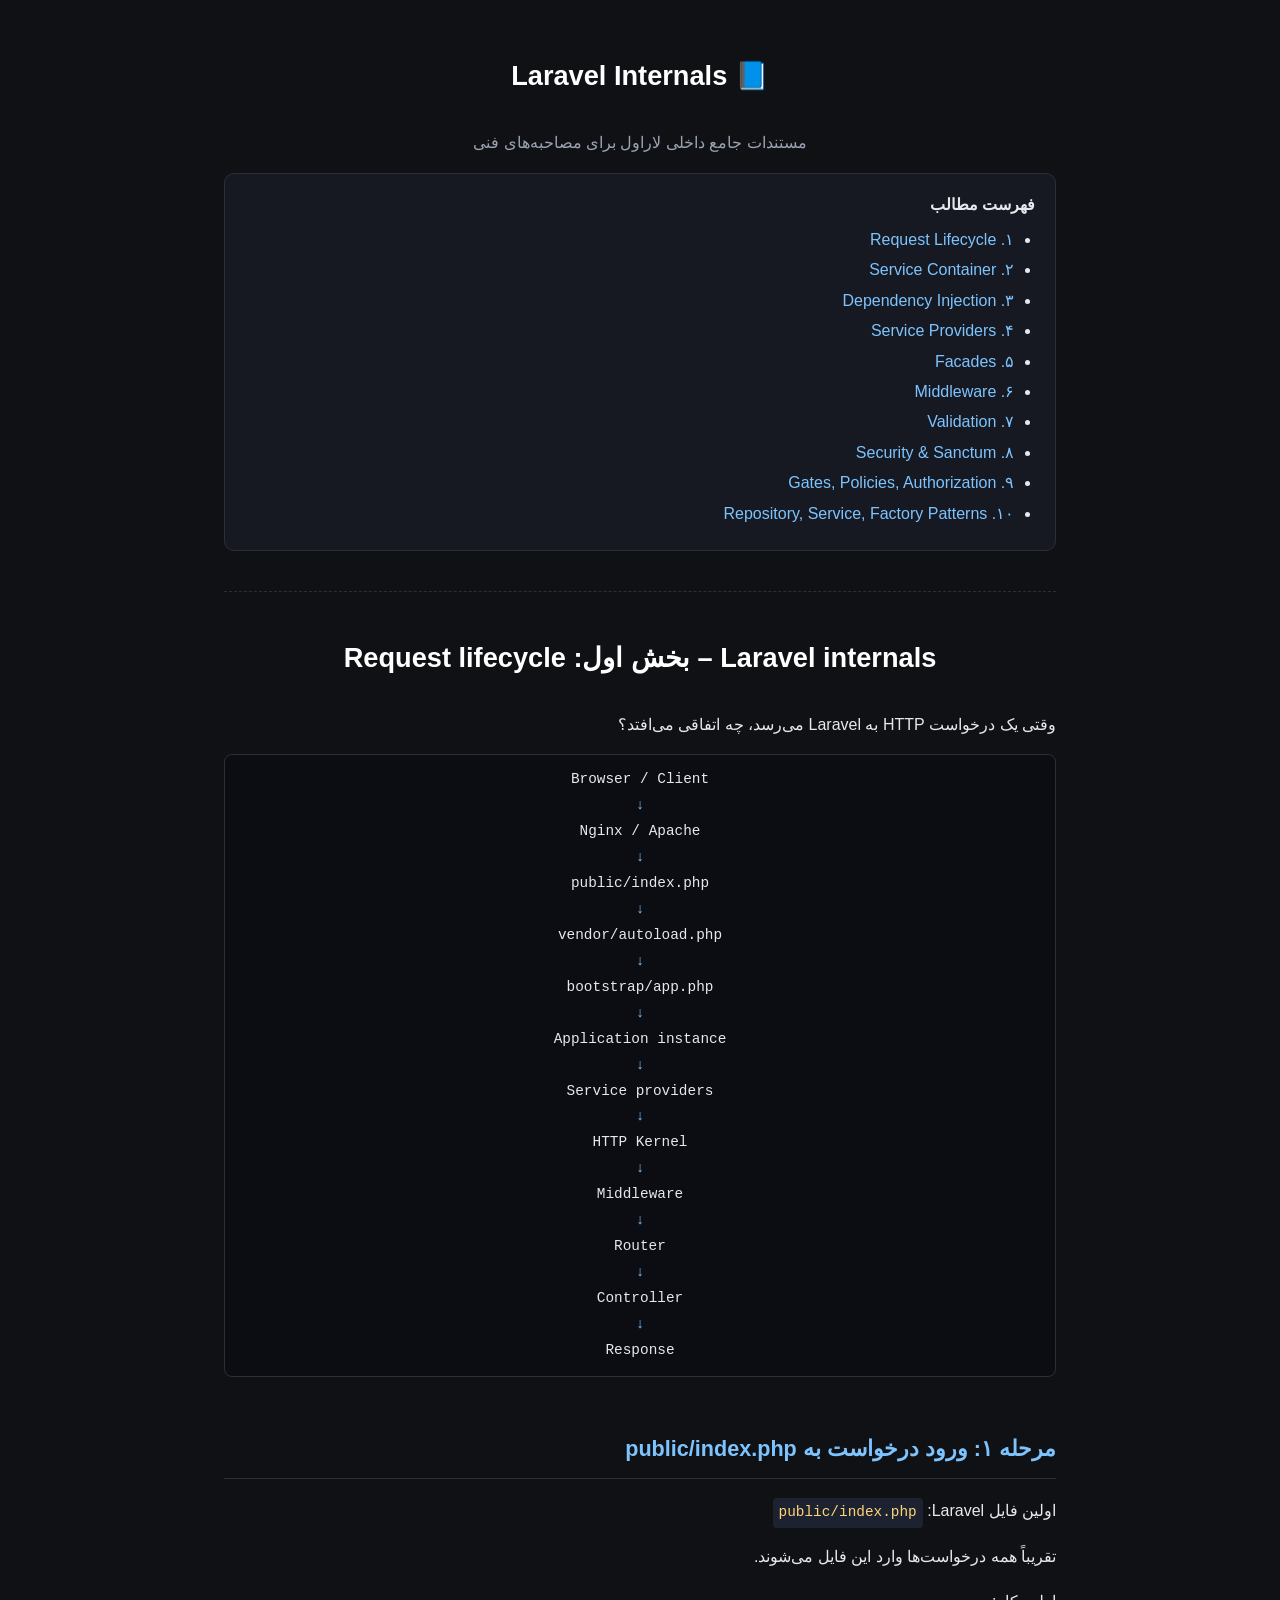
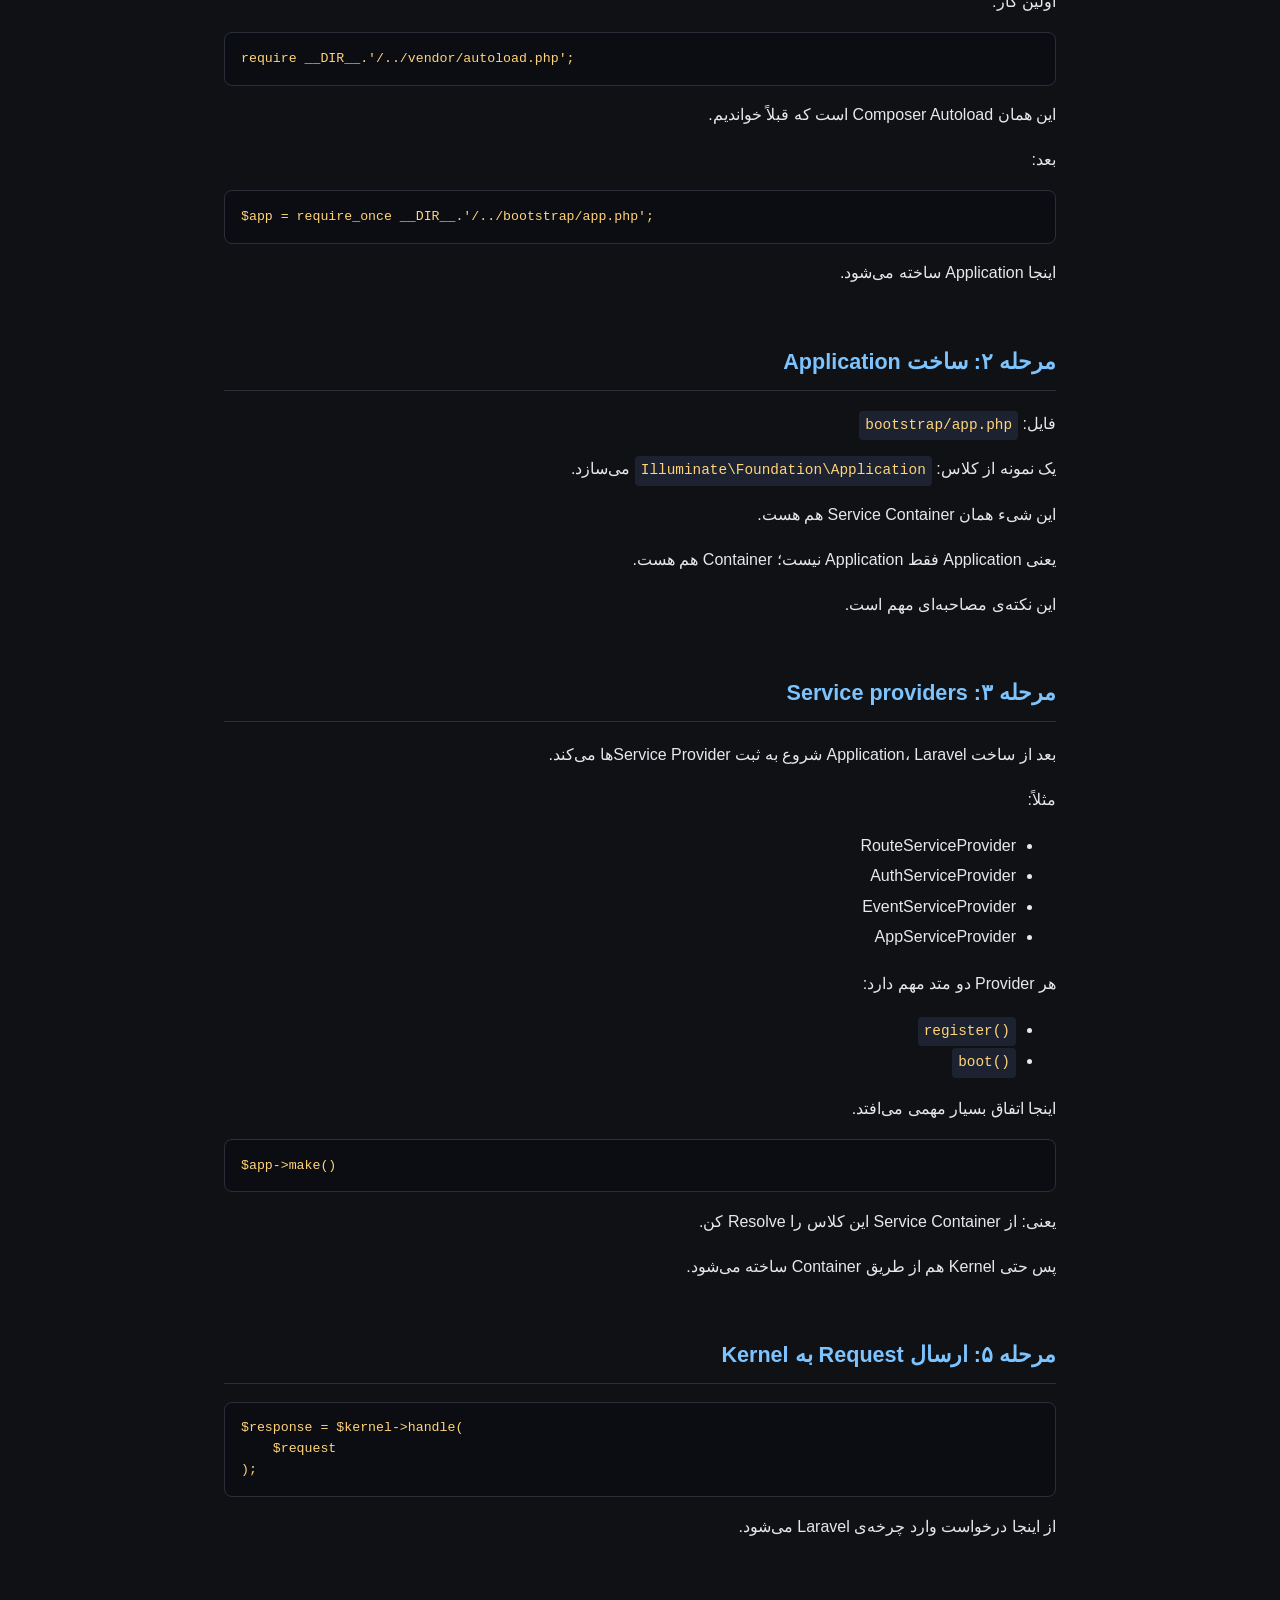
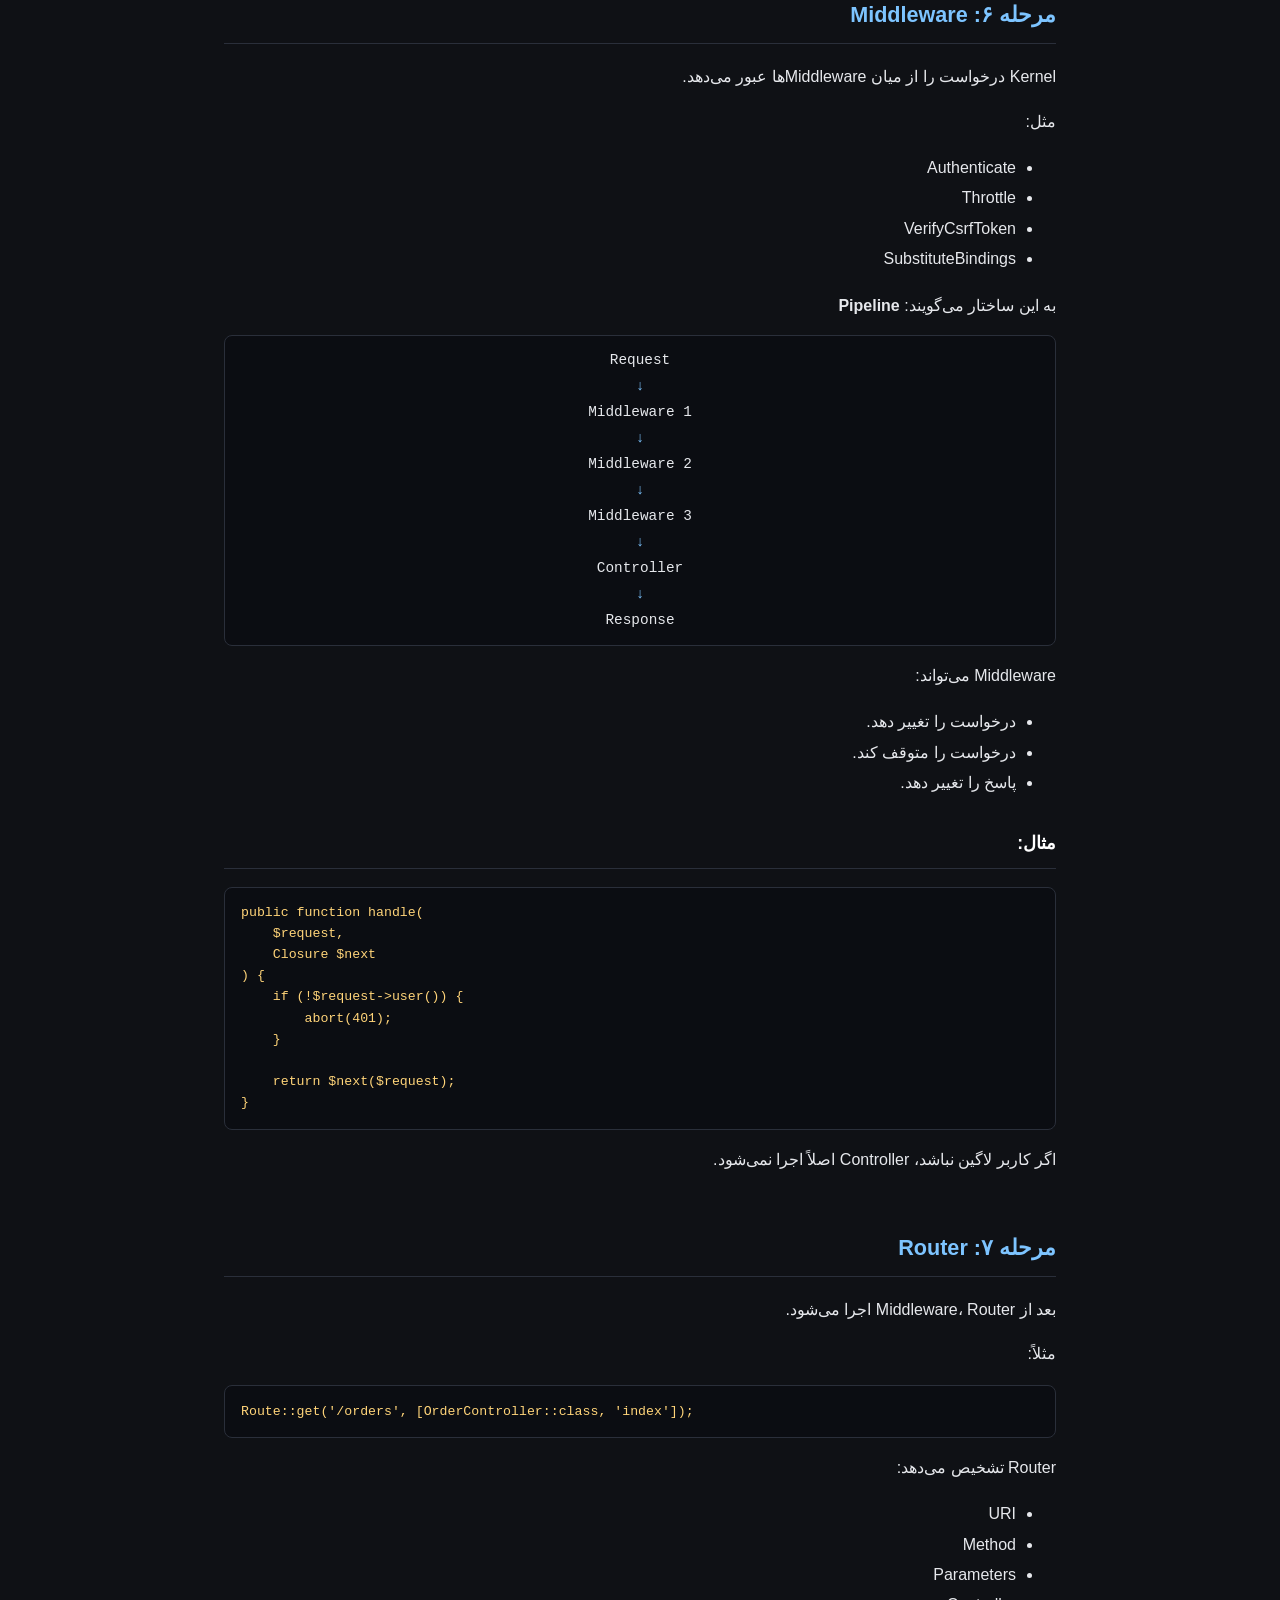
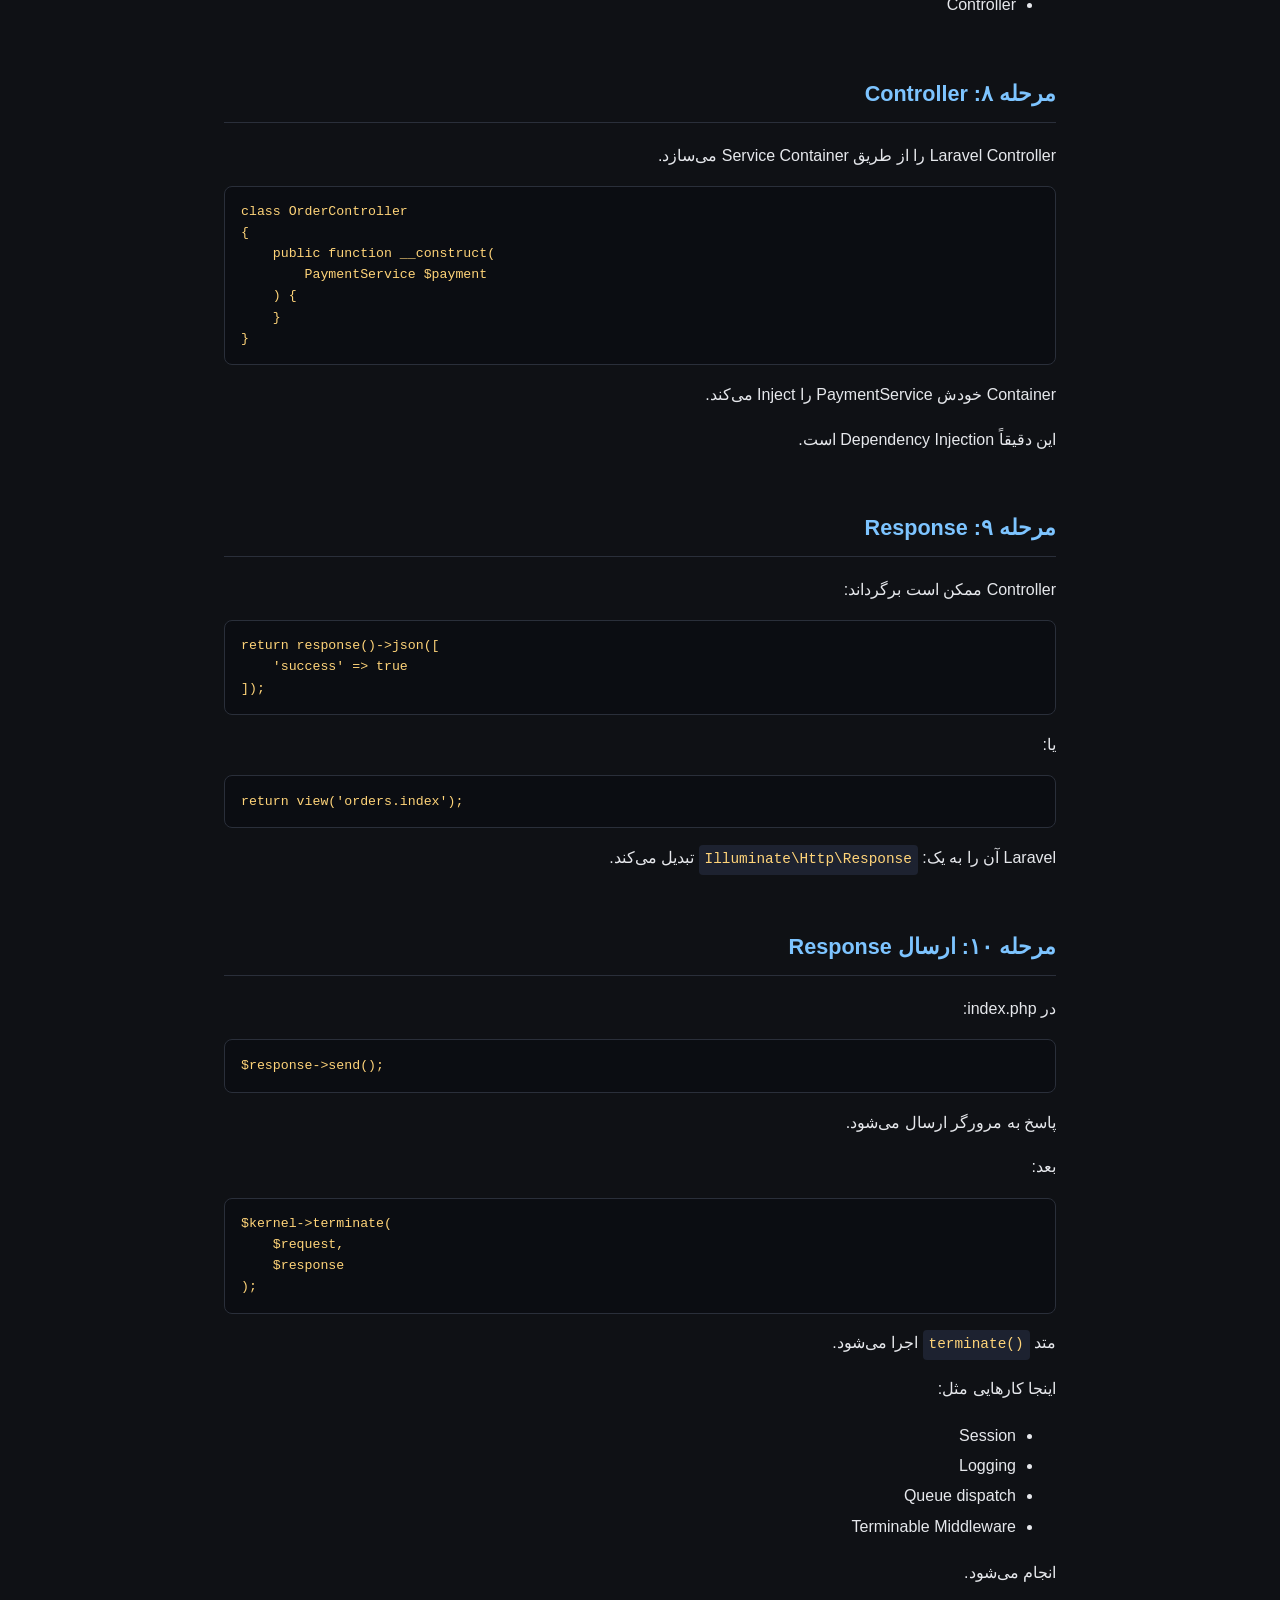
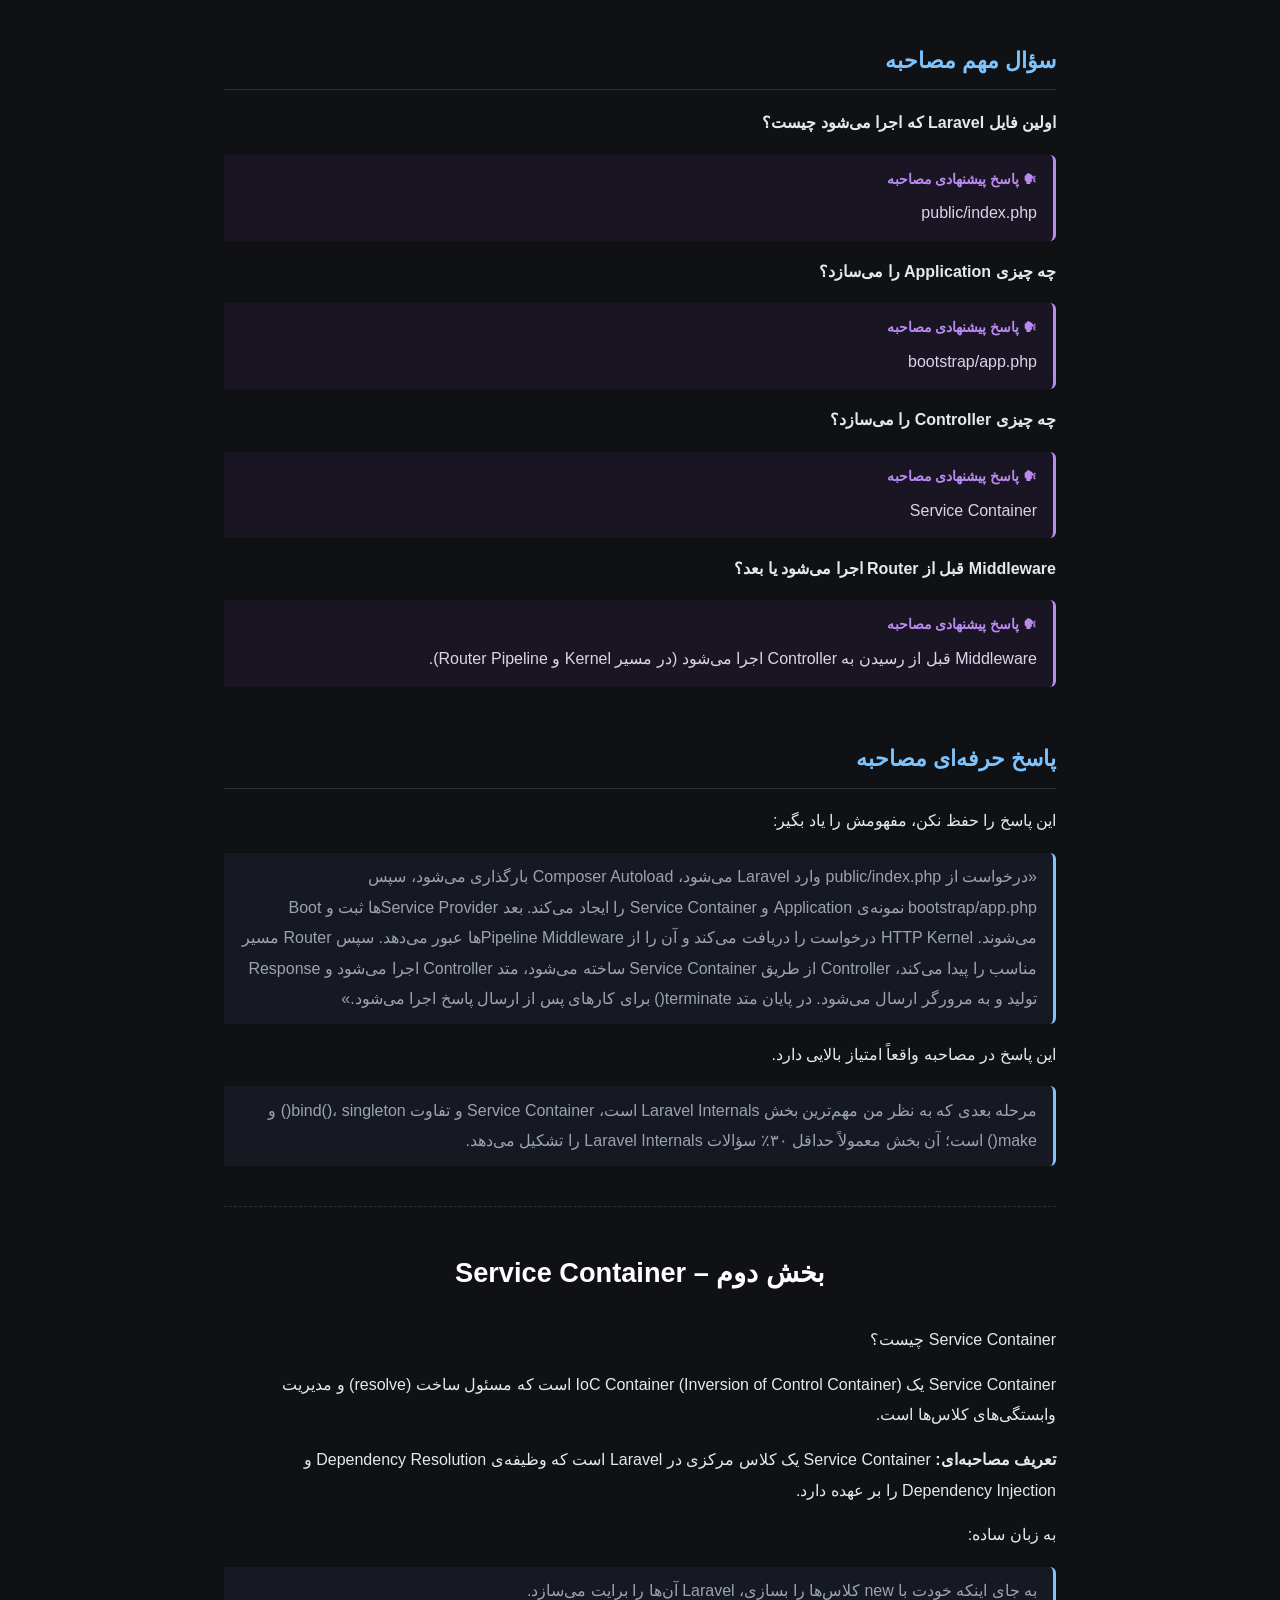
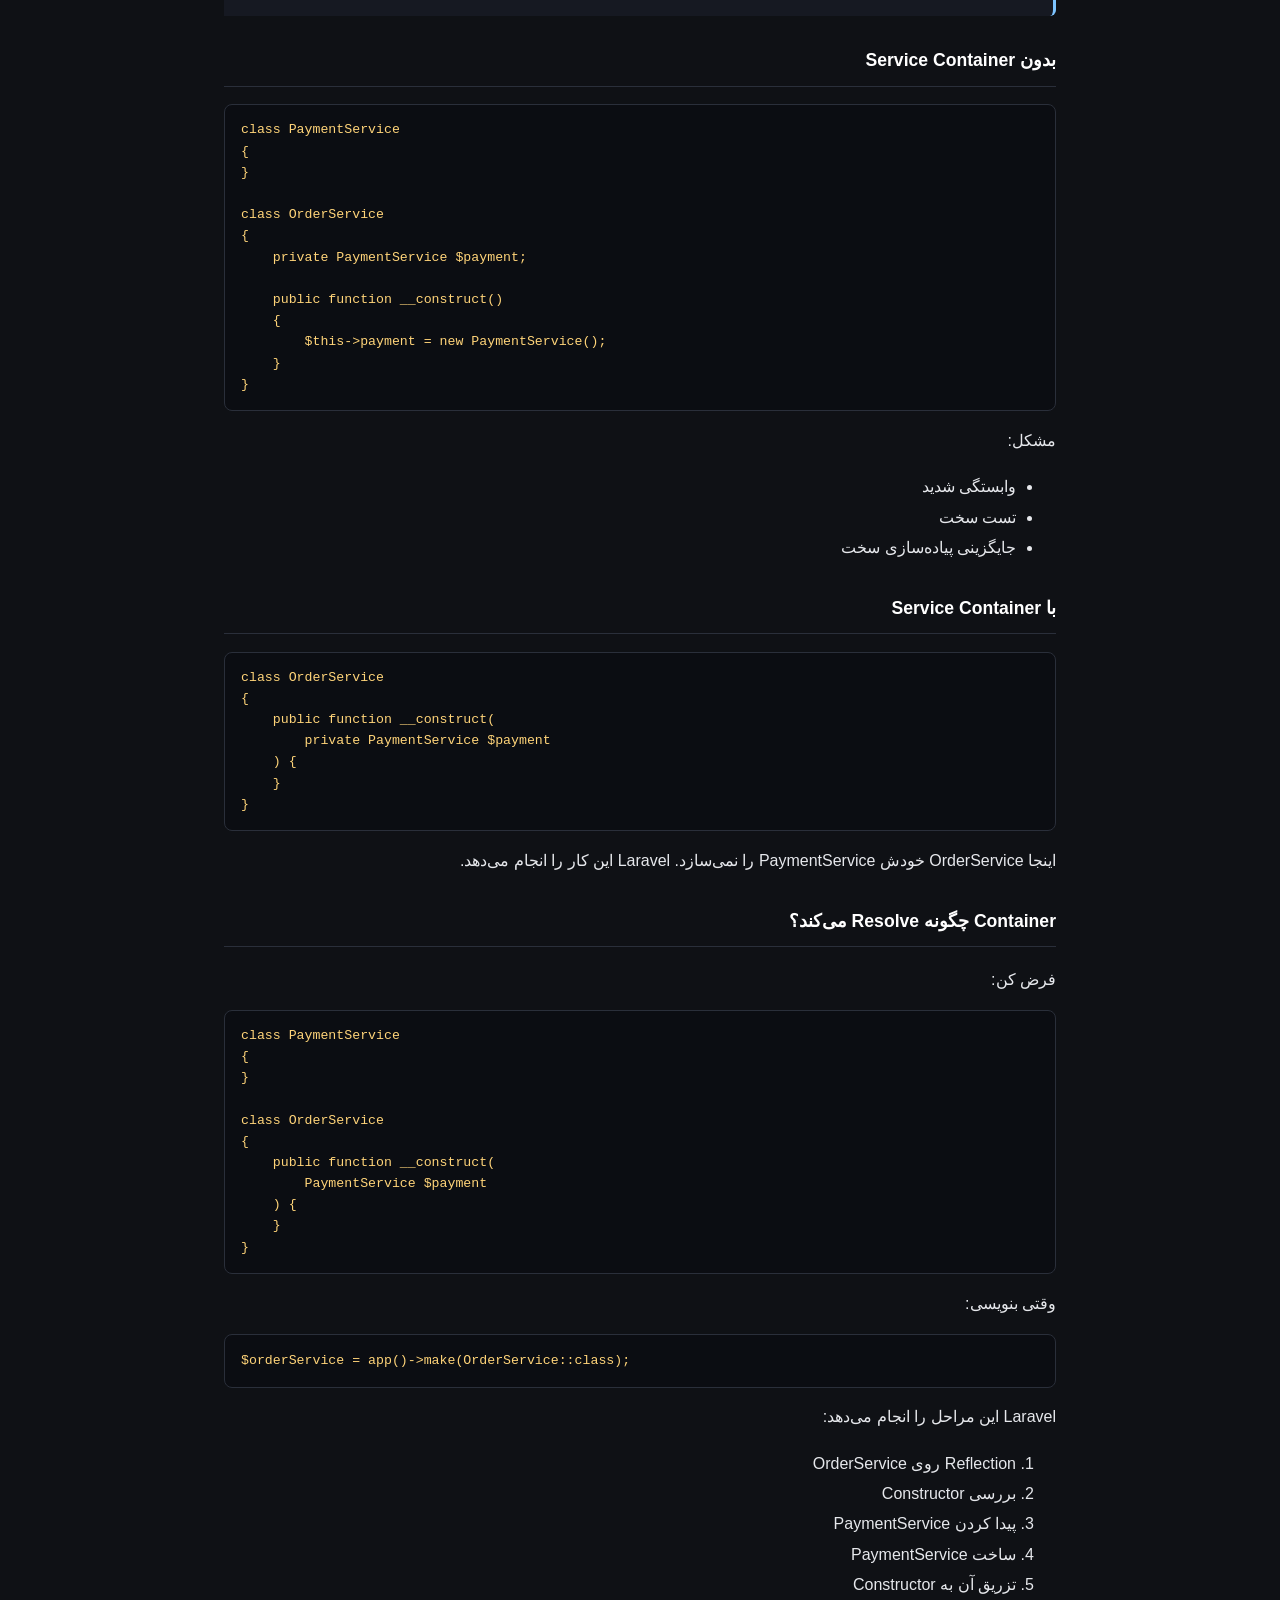
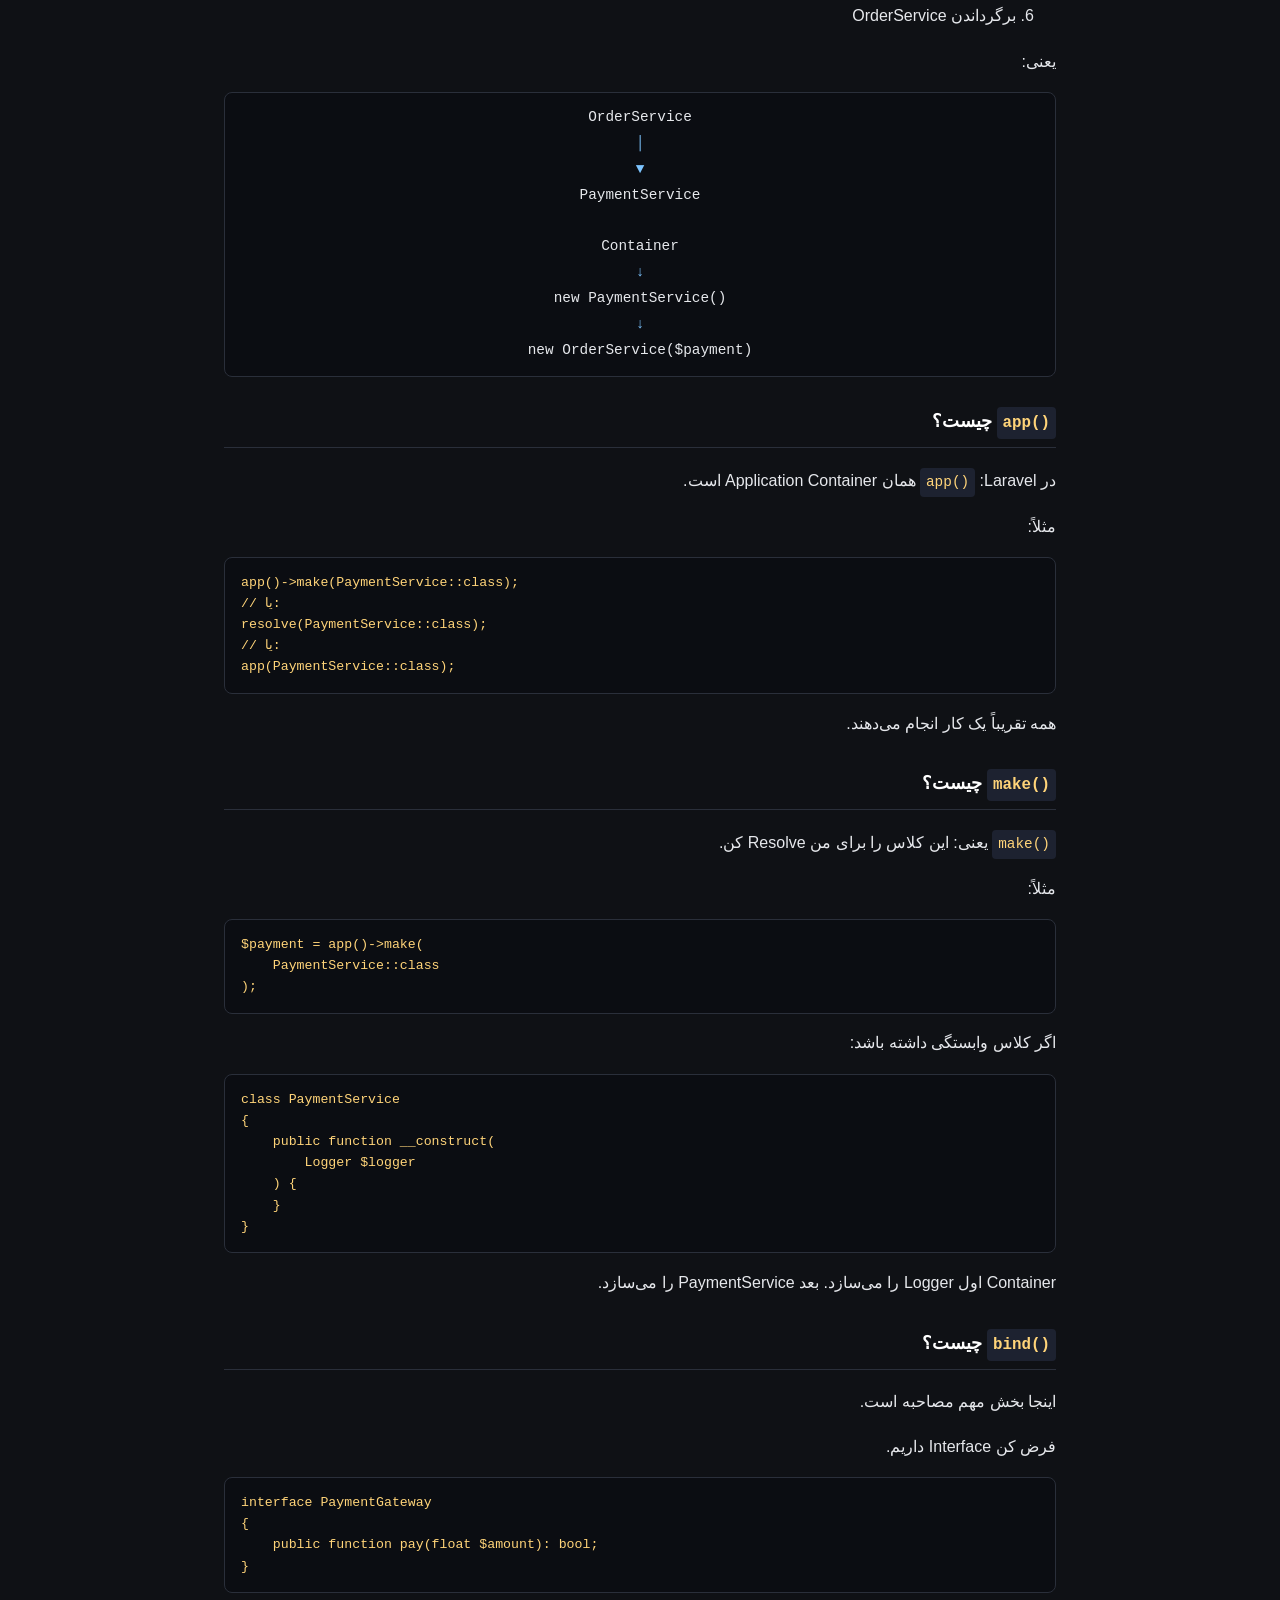
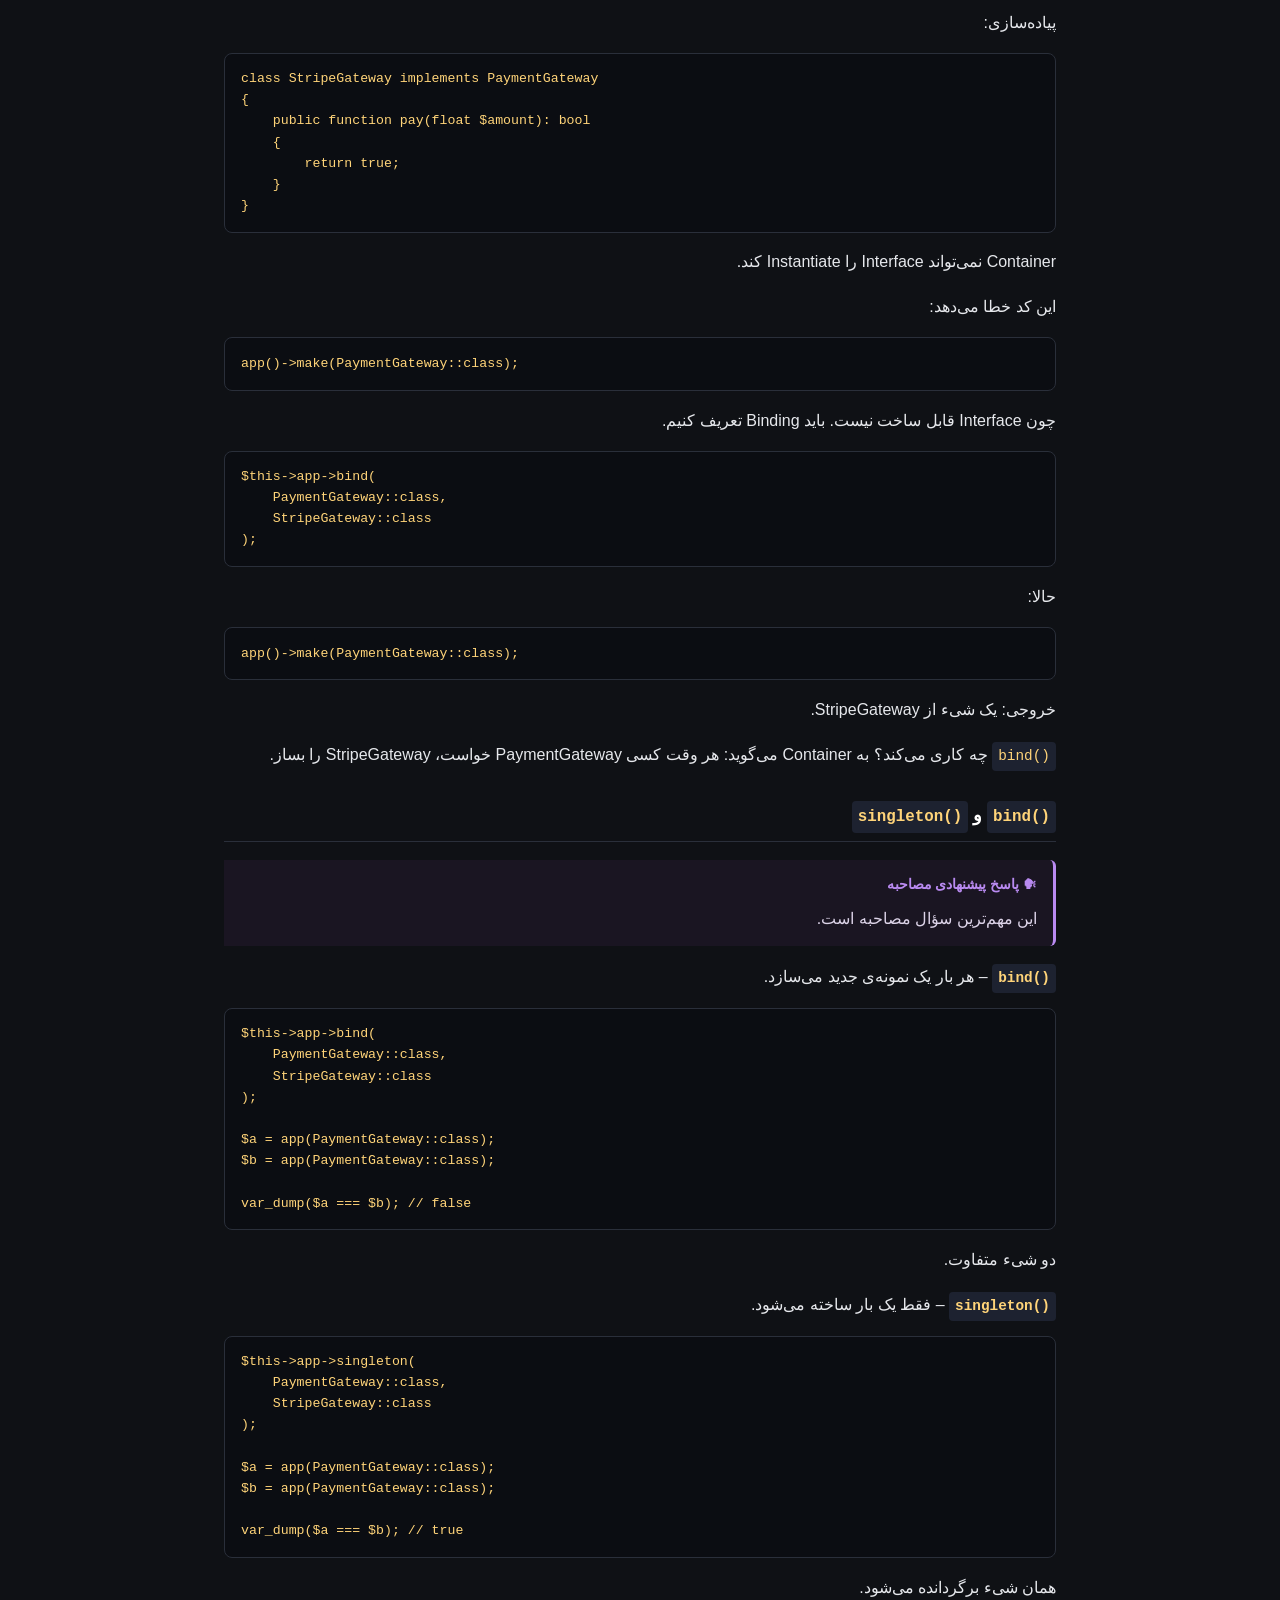
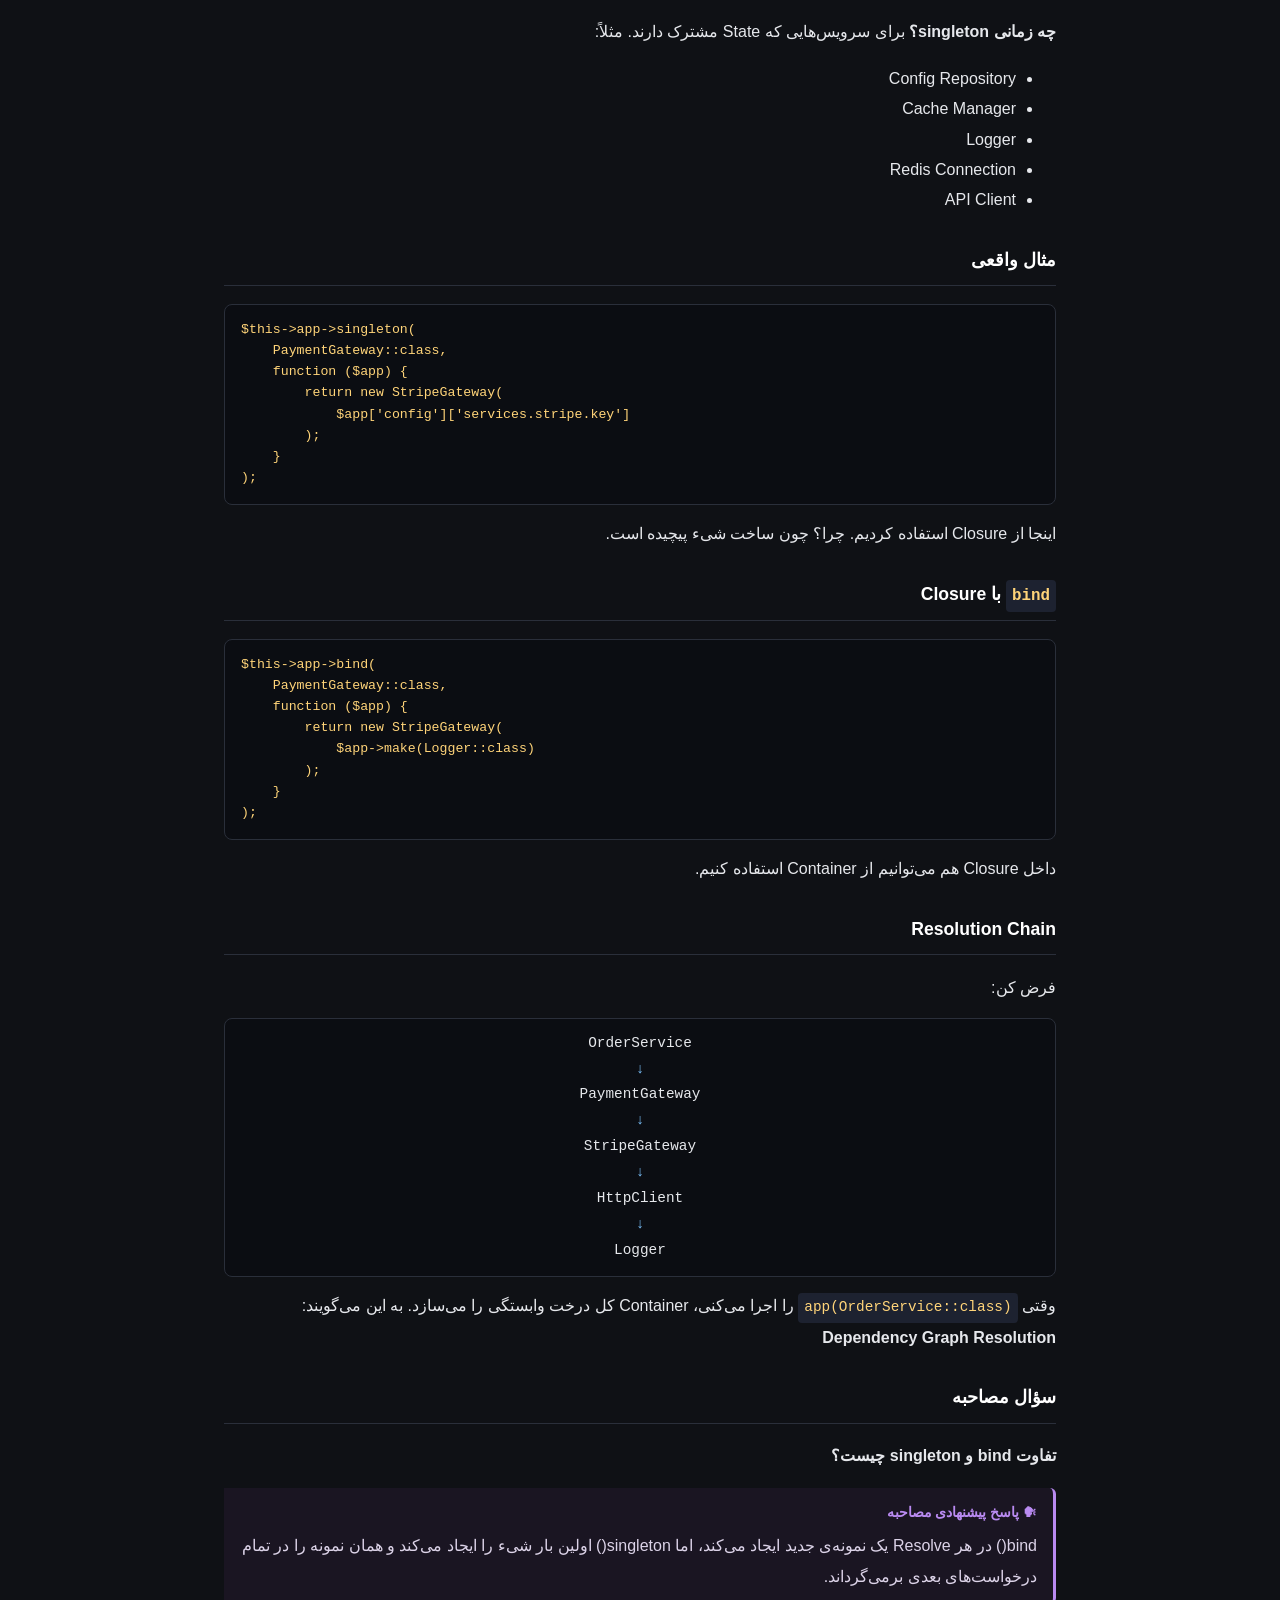
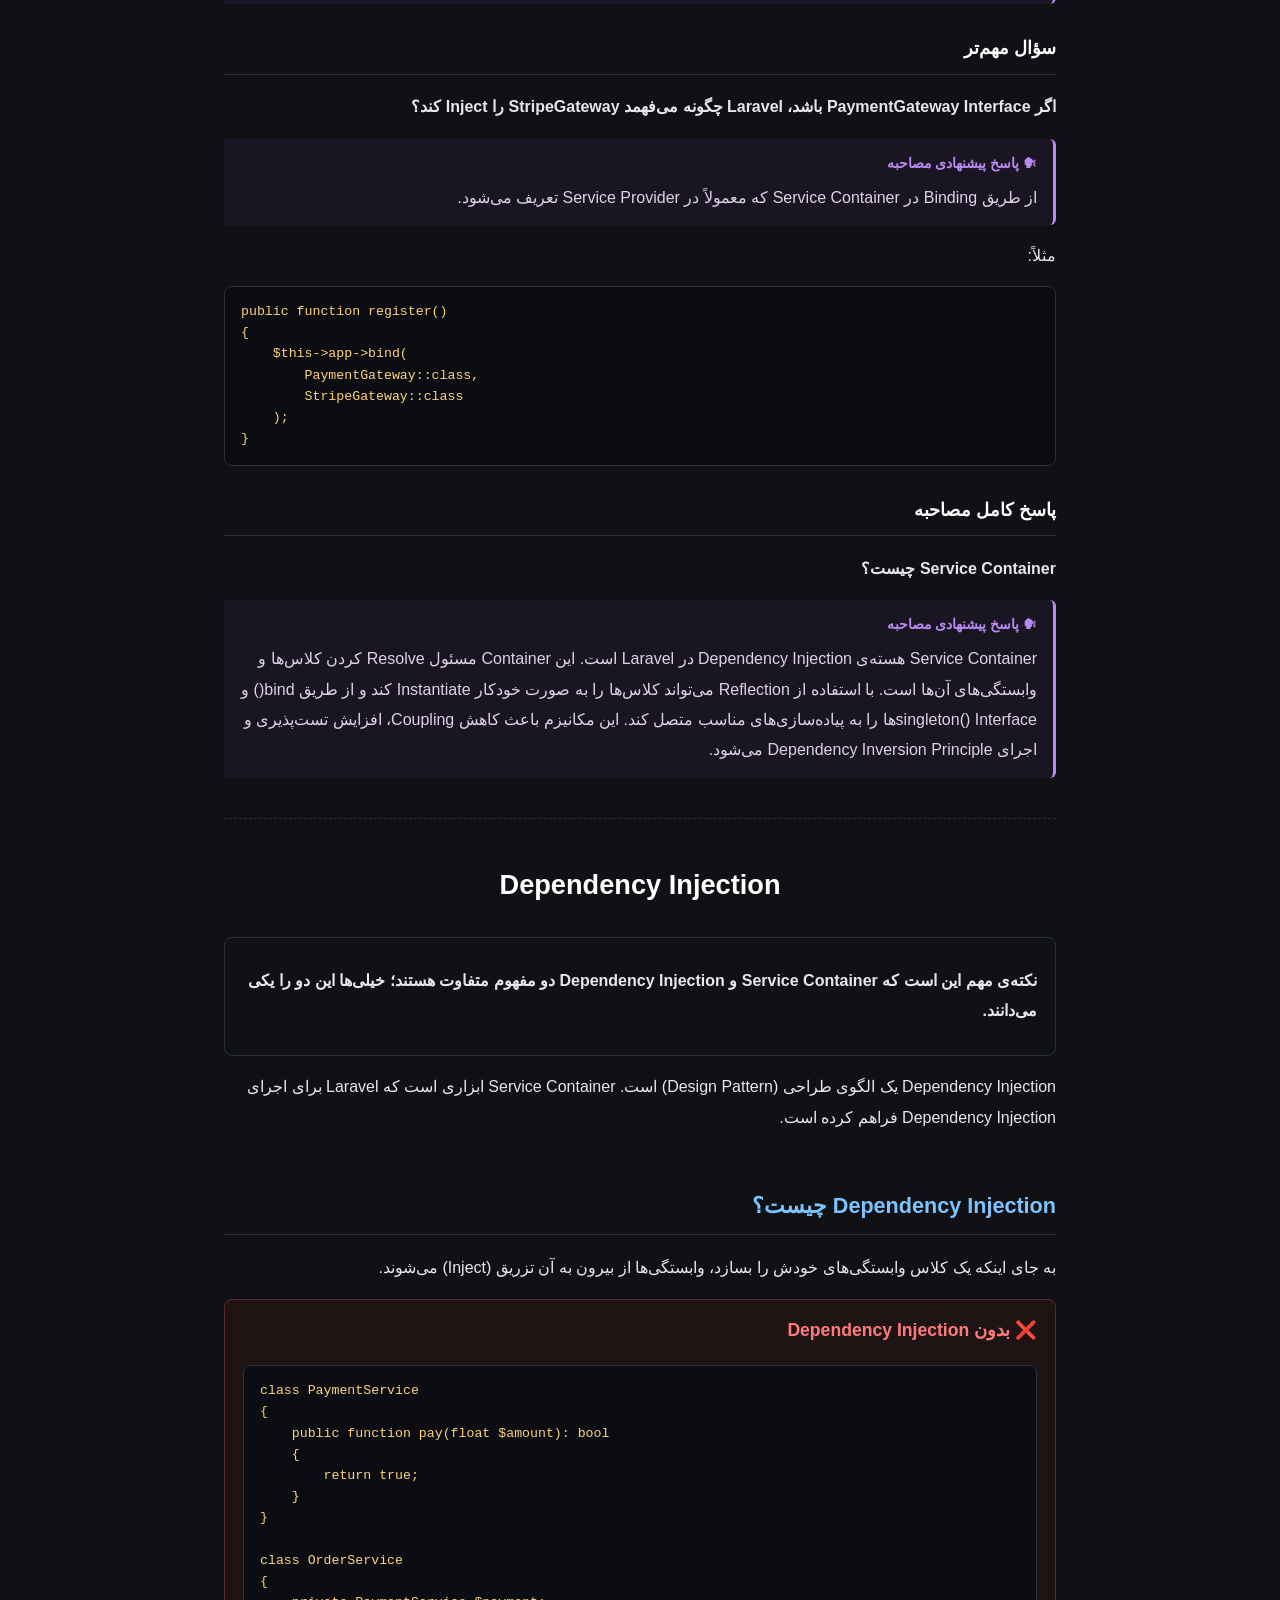
==== Laravel_Internals- p2.html @ 45e3d61f "Initial commit: مستندات جامع مصاحبه PHP و لاراول" ====
<!doctype html>
<html lang="fa" dir="rtl">
  <head>
    <meta charset="UTF-8" />
    <title>Laravel Internals – مستندات داخلی لاراول</title>
    <link rel="stylesheet" href="style/styles.css" />
    <link rel="stylesheet" href="style/font-style.css" />
  </head>
  <body>
    <h1>📘 Laravel Internals</h1>
    <p style="text-align: center; color: var(--muted)">
      مستندات جامع داخلی لاراول برای مصاحبه‌های فنی
    </p>

    <div class="toc">
      <strong>فهرست مطالب</strong>
      <ul>
        <li><a href="#sec1">۱. Request Lifecycle</a></li>
        <li><a href="#sec2">۲. Service Container</a></li>
        <li><a href="#sec3">۳. Dependency Injection</a></li>
        <li><a href="#sec4">۴. Service Providers</a></li>
        <li><a href="#sec5">۵. Facades</a></li>
        <li><a href="#sec6">۶. Middleware</a></li>
        <li><a href="#sec7">۷. Validation</a></li>
        <li><a href="#sec8">۸. Security &amp; Sanctum</a></li>
        <li><a href="#sec9">۹. Gates, Policies, Authorization</a></li>
        <li><a href="#sec10">۱۰. Repository, Service, Factory Patterns</a></li>
      </ul>
    </div>

    <hr />

    <!-- ============================================================ -->
    <!-- ۱. Request Lifecycle -->
    <!-- ============================================================ -->
    <h1 id="sec1">Laravel internals – بخش اول: Request lifecycle</h1>
    <p>وقتی یک درخواست HTTP به Laravel می‌رسد، چه اتفاقی می‌افتد؟</p>

    <div class="flow">
      Browser / Client<br />
      <span class="arrow">↓</span><br />
      Nginx / Apache<br />
      <span class="arrow">↓</span><br />
      public/index.php<br />
      <span class="arrow">↓</span><br />
      vendor/autoload.php<br />
      <span class="arrow">↓</span><br />
      bootstrap/app.php<br />
      <span class="arrow">↓</span><br />
      Application instance<br />
      <span class="arrow">↓</span><br />
      Service providers<br />
      <span class="arrow">↓</span><br />
      HTTP Kernel<br />
      <span class="arrow">↓</span><br />
      Middleware<br />
      <span class="arrow">↓</span><br />
      Router<br />
      <span class="arrow">↓</span><br />
      Controller<br />
      <span class="arrow">↓</span><br />
      Response
    </div>

    <h2>مرحله ۱: ورود درخواست به public/index.php</h2>
    <p>اولین فایل Laravel: <code>public/index.php</code></p>
    <p>تقریباً همه درخواست‌ها وارد این فایل می‌شوند.</p>
    <p>اولین کار:</p>
    <pre><code>require __DIR__.'/../vendor/autoload.php';</code></pre>
    <p>این همان Composer Autoload است که قبلاً خواندیم.</p>
    <p>بعد:</p>
    <pre><code>$app = require_once __DIR__.'/../bootstrap/app.php';</code></pre>
    <p>اینجا Application ساخته می‌شود.</p>

    <h2>مرحله ۲: ساخت Application</h2>
    <p>فایل: <code>bootstrap/app.php</code></p>
    <p>
      یک نمونه از کلاس: <code>Illuminate\Foundation\Application</code> می‌سازد.
    </p>
    <p>این شیء همان Service Container هم هست.</p>
    <p>یعنی Application فقط Application نیست؛ Container هم هست.</p>
    <p>این نکته‌ی مصاحبه‌ای مهم است.</p>

    <h2>مرحله ۳: Service providers</h2>
    <p>
      بعد از ساخت Application، Laravel شروع به ثبت Service Providerها می‌کند.
    </p>
    <p>مثلاً:</p>
    <ul>
      <li>RouteServiceProvider</li>
      <li>AuthServiceProvider</li>
      <li>EventServiceProvider</li>
      <li>AppServiceProvider</li>
    </ul>
    <p>هر Provider دو متد مهم دارد:</p>
    <ul>
      <li><code>register()</code></li>
      <li><code>boot()</code></li>
    </ul>
    <p>اینجا اتفاق بسیار مهمی می‌افتد.</p>
    <pre><code>$app->make()</code></pre>
    <p>یعنی: از Service Container این کلاس را Resolve کن.</p>
    <p>پس حتی Kernel هم از طریق Container ساخته می‌شود.</p>

    <h2>مرحله ۵: ارسال Request به Kernel</h2>
    <pre><code>$response = $kernel->handle(
    $request
);</code></pre>
    <p>از اینجا درخواست وارد چرخه‌ی Laravel می‌شود.</p>

    <h2>مرحله ۶: Middleware</h2>
    <p>Kernel درخواست را از میان Middlewareها عبور می‌دهد.</p>
    <p>مثل:</p>
    <ul>
      <li>Authenticate</li>
      <li>Throttle</li>
      <li>VerifyCsrfToken</li>
      <li>SubstituteBindings</li>
    </ul>
    <p>به این ساختار می‌گویند: <strong>Pipeline</strong></p>
    <div class="flow">
      Request<br />
      <span class="arrow">↓</span><br />
      Middleware 1<br />
      <span class="arrow">↓</span><br />
      Middleware 2<br />
      <span class="arrow">↓</span><br />
      Middleware 3<br />
      <span class="arrow">↓</span><br />
      Controller<br />
      <span class="arrow">↓</span><br />
      Response
    </div>
    <p>Middleware می‌تواند:</p>
    <ul>
      <li>درخواست را تغییر دهد.</li>
      <li>درخواست را متوقف کند.</li>
      <li>پاسخ را تغییر دهد.</li>
    </ul>

    <h3>مثال:</h3>
    <pre><code>public function handle(
    $request,
    Closure $next
) {
    if (!$request->user()) {
        abort(401);
    }

    return $next($request);
}</code></pre>
    <p>اگر کاربر لاگین نباشد، Controller اصلاً اجرا نمی‌شود.</p>

    <h2>مرحله ۷: Router</h2>
    <p>بعد از Middleware، Router اجرا می‌شود.</p>
    <p>مثلاً:</p>
    <pre><code>Route::get('/orders', [OrderController::class, 'index']);</code></pre>
    <p>Router تشخیص می‌دهد:</p>
    <ul>
      <li>URI</li>
      <li>Method</li>
      <li>Parameters</li>
      <li>Controller</li>
    </ul>

    <h2>مرحله ۸: Controller</h2>
    <p>Laravel Controller را از طریق Service Container می‌سازد.</p>
    <pre><code>class OrderController
{
    public function __construct(
        PaymentService $payment
    ) {
    }
}</code></pre>
    <p>Container خودش PaymentService را Inject می‌کند.</p>
    <p>این دقیقاً Dependency Injection است.</p>

    <h2>مرحله ۹: Response</h2>
    <p>Controller ممکن است برگرداند:</p>
    <pre><code>return response()->json([
    'success' => true
]);</code></pre>
    <p>یا:</p>
    <pre><code>return view('orders.index');</code></pre>
    <p>
      Laravel آن را به یک: <code>Illuminate\Http\Response</code> تبدیل می‌کند.
    </p>

    <h2>مرحله ۱۰: ارسال Response</h2>
    <p>در index.php:</p>
    <pre><code>$response->send();</code></pre>
    <p>پاسخ به مرورگر ارسال می‌شود.</p>
    <p>بعد:</p>
    <pre><code>$kernel->terminate(
    $request,
    $response
);</code></pre>
    <p>متد <code>terminate()</code> اجرا می‌شود.</p>
    <p>اینجا کارهایی مثل:</p>
    <ul>
      <li>Session</li>
      <li>Logging</li>
      <li>Queue dispatch</li>
      <li>Terminable Middleware</li>
    </ul>
    <p>انجام می‌شود.</p>

    <h2>سؤال مهم مصاحبه</h2>
    <p><strong>اولین فایل Laravel که اجرا می‌شود چیست؟</strong></p>
    <div class="interview-answer">public/index.php</div>
    <p><strong>چه چیزی Application را می‌سازد؟</strong></p>
    <div class="interview-answer">bootstrap/app.php</div>
    <p><strong>چه چیزی Controller را می‌سازد؟</strong></p>
    <div class="interview-answer">Service Container</div>
    <p><strong>Middleware قبل از Router اجرا می‌شود یا بعد؟</strong></p>
    <div class="interview-answer">
      Middleware قبل از رسیدن به Controller اجرا می‌شود (در مسیر Kernel و Router
      Pipeline).
    </div>

    <h2>پاسخ حرفه‌ای مصاحبه</h2>
    <p>این پاسخ را حفظ نکن، مفهومش را یاد بگیر:</p>
    <blockquote>
      «درخواست از public/index.php وارد Laravel می‌شود، Composer Autoload
      بارگذاری می‌شود، سپس bootstrap/app.php نمونه‌ی Application و Service
      Container را ایجاد می‌کند. بعد Service Providerها ثبت و Boot می‌شوند. HTTP
      Kernel درخواست را دریافت می‌کند و آن را از Pipeline Middlewareها عبور
      می‌دهد. سپس Router مسیر مناسب را پیدا می‌کند، Controller از طریق Service
      Container ساخته می‌شود، متد Controller اجرا می‌شود و Response تولید و به
      مرورگر ارسال می‌شود. در پایان متد terminate() برای کارهای پس از ارسال پاسخ
      اجرا می‌شود.»
    </blockquote>
    <p>این پاسخ در مصاحبه واقعاً امتیاز بالایی دارد.</p>
    <blockquote>
      مرحله بعدی که به نظر من مهم‌ترین بخش Laravel Internals است، Service
      Container و تفاوت bind()، singleton() و make() است؛ آن بخش معمولاً حداقل
      ۳۰٪ سؤالات Laravel Internals را تشکیل می‌دهد.
    </blockquote>

    <hr />

    <!-- ============================================================ -->
    <!-- ۲. Service Container -->
    <!-- ============================================================ -->
    <h1 id="sec2">بخش دوم – Service Container</h1>

    <p>Service Container چیست؟</p>
    <p>
      Service Container یک IoC Container (Inversion of Control Container) است که
      مسئول ساخت (resolve) و مدیریت وابستگی‌های کلاس‌ها است.
    </p>
    <p>
      <strong>تعریف مصاحبه‌ای:</strong> Service Container یک کلاس مرکزی در
      Laravel است که وظیفه‌ی Dependency Resolution و Dependency Injection را بر
      عهده دارد.
    </p>
    <p>به زبان ساده:</p>
    <blockquote>
      به جای اینکه خودت با new کلاس‌ها را بسازی، Laravel آن‌ها را برایت می‌سازد.
    </blockquote>

    <h3>بدون Service Container</h3>
    <pre><code>class PaymentService
{
}

class OrderService
{
    private PaymentService $payment;

    public function __construct()
    {
        $this->payment = new PaymentService();
    }
}</code></pre>
    <p>مشکل:</p>
    <ul>
      <li>وابستگی شدید</li>
      <li>تست سخت</li>
      <li>جایگزینی پیاده‌سازی سخت</li>
    </ul>

    <h3>با Service Container</h3>
    <pre><code>class OrderService
{
    public function __construct(
        private PaymentService $payment
    ) {
    }
}</code></pre>
    <p>
      اینجا OrderService خودش PaymentService را نمی‌سازد. Laravel این کار را
      انجام می‌دهد.
    </p>

    <h3>Container چگونه Resolve می‌کند؟</h3>
    <p>فرض کن:</p>
    <pre><code>class PaymentService
{
}

class OrderService
{
    public function __construct(
        PaymentService $payment
    ) {
    }
}</code></pre>
    <p>وقتی بنویسی:</p>
    <pre><code>$orderService = app()->make(OrderService::class);</code></pre>
    <p>Laravel این مراحل را انجام می‌دهد:</p>
    <ol>
      <li>Reflection روی OrderService</li>
      <li>بررسی Constructor</li>
      <li>پیدا کردن PaymentService</li>
      <li>ساخت PaymentService</li>
      <li>تزریق آن به Constructor</li>
      <li>برگرداندن OrderService</li>
    </ol>
    <p>یعنی:</p>
    <div class="flow">
      OrderService<br />
      <span class="arrow">│</span><br />
      <span class="arrow">▼</span><br />
      PaymentService<br />
      <br />
      Container<br />
      <span class="arrow">↓</span><br />
      new PaymentService()<br />
      <span class="arrow">↓</span><br />
      new OrderService($payment)
    </div>

    <h3><code>app()</code> چیست؟</h3>
    <p>در Laravel: <code>app()</code> همان Application Container است.</p>
    <p>مثلاً:</p>
    <pre><code>app()->make(PaymentService::class);
// یا:
resolve(PaymentService::class);
// یا:
app(PaymentService::class);</code></pre>
    <p>همه تقریباً یک کار انجام می‌دهند.</p>

    <h3><code>make()</code> چیست؟</h3>
    <p><code>make()</code> یعنی: این کلاس را برای من Resolve کن.</p>
    <p>مثلاً:</p>
    <pre><code>$payment = app()->make(
    PaymentService::class
);</code></pre>
    <p>اگر کلاس وابستگی داشته باشد:</p>
    <pre><code>class PaymentService
{
    public function __construct(
        Logger $logger
    ) {
    }
}</code></pre>
    <p>Container اول Logger را می‌سازد. بعد PaymentService را می‌سازد.</p>

    <h3><code>bind()</code> چیست؟</h3>
    <p>اینجا بخش مهم مصاحبه است.</p>
    <p>فرض کن Interface داریم.</p>
    <pre><code>interface PaymentGateway
{
    public function pay(float $amount): bool;
}</code></pre>
    <p>پیاده‌سازی:</p>
    <pre><code>class StripeGateway implements PaymentGateway
{
    public function pay(float $amount): bool
    {
        return true;
    }
}</code></pre>
    <p>Container نمی‌تواند Interface را Instantiate کند.</p>
    <p>این کد خطا می‌دهد:</p>
    <pre><code>app()->make(PaymentGateway::class);</code></pre>
    <p>چون Interface قابل ساخت نیست. باید Binding تعریف کنیم.</p>
    <pre><code>$this->app->bind(
    PaymentGateway::class,
    StripeGateway::class
);</code></pre>
    <p>حالا:</p>
    <pre><code>app()->make(PaymentGateway::class);</code></pre>
    <p>خروجی: یک شیء از StripeGateway.</p>
    <p>
      <code>bind()</code> چه کاری می‌کند؟ به Container می‌گوید: هر وقت کسی
      PaymentGateway خواست، StripeGateway را بساز.
    </p>

    <h3><code>bind()</code> و <code>singleton()</code></h3>
    <div class="interview-answer">این مهم‌ترین سؤال مصاحبه است.</div>
    <p>
      <strong><code>bind()</code></strong> – هر بار یک نمونه‌ی جدید می‌سازد.
    </p>
    <pre><code>$this->app->bind(
    PaymentGateway::class,
    StripeGateway::class
);

$a = app(PaymentGateway::class);
$b = app(PaymentGateway::class);

var_dump($a === $b); // false</code></pre>
    <p>دو شیء متفاوت.</p>
    <p>
      <strong><code>singleton()</code></strong> – فقط یک بار ساخته می‌شود.
    </p>
    <pre><code>$this->app->singleton(
    PaymentGateway::class,
    StripeGateway::class
);

$a = app(PaymentGateway::class);
$b = app(PaymentGateway::class);

var_dump($a === $b); // true</code></pre>
    <p>همان شیء برگردانده می‌شود.</p>
    <p>
      <strong>چه زمانی singleton؟</strong> برای سرویس‌هایی که State مشترک دارند.
      مثلاً:
    </p>
    <ul>
      <li>Config Repository</li>
      <li>Cache Manager</li>
      <li>Logger</li>
      <li>Redis Connection</li>
      <li>API Client</li>
    </ul>

    <h3>مثال واقعی</h3>
    <pre><code>$this->app->singleton(
    PaymentGateway::class,
    function ($app) {
        return new StripeGateway(
            $app['config']['services.stripe.key']
        );
    }
);</code></pre>
    <p>اینجا از Closure استفاده کردیم. چرا؟ چون ساخت شیء پیچیده است.</p>

    <h3><code>bind</code> با Closure</h3>
    <pre><code>$this->app->bind(
    PaymentGateway::class,
    function ($app) {
        return new StripeGateway(
            $app->make(Logger::class)
        );
    }
);</code></pre>
    <p>داخل Closure هم می‌توانیم از Container استفاده کنیم.</p>

    <h3>Resolution Chain</h3>
    <p>فرض کن:</p>
    <div class="flow">
      OrderService<br />
      <span class="arrow">↓</span><br />
      PaymentGateway<br />
      <span class="arrow">↓</span><br />
      StripeGateway<br />
      <span class="arrow">↓</span><br />
      HttpClient<br />
      <span class="arrow">↓</span><br />
      Logger
    </div>
    <p>
      وقتی <code>app(OrderService::class)</code> را اجرا می‌کنی، Container کل
      درخت وابستگی را می‌سازد. به این می‌گویند:
      <strong>Dependency Graph Resolution</strong>
    </p>

    <h3>سؤال مصاحبه</h3>
    <p><strong>تفاوت bind و singleton چیست؟</strong></p>
    <div class="interview-answer">
      bind() در هر Resolve یک نمونه‌ی جدید ایجاد می‌کند، اما singleton() اولین
      بار شیء را ایجاد می‌کند و همان نمونه را در تمام درخواست‌های بعدی
      برمی‌گرداند.
    </div>

    <h3>سؤال مهم‌تر</h3>
    <p>
      <strong
        >اگر PaymentGateway Interface باشد، Laravel چگونه می‌فهمد StripeGateway
        را Inject کند؟</strong
      >
    </p>
    <div class="interview-answer">
      از طریق Binding در Service Container که معمولاً در Service Provider تعریف
      می‌شود.
    </div>
    <p>مثلاً:</p>
    <pre><code>public function register()
{
    $this->app->bind(
        PaymentGateway::class,
        StripeGateway::class
    );
}</code></pre>

    <h3>پاسخ کامل مصاحبه</h3>
    <p><strong>Service Container چیست؟</strong></p>
    <div class="interview-answer">
      Service Container هسته‌ی Dependency Injection در Laravel است. این
      Container مسئول Resolve کردن کلاس‌ها و وابستگی‌های آن‌ها است. با استفاده
      از Reflection می‌تواند کلاس‌ها را به صورت خودکار Instantiate کند و از طریق
      bind() و singleton() Interfaceها را به پیاده‌سازی‌های مناسب متصل کند. این
      مکانیزم باعث کاهش Coupling، افزایش تست‌پذیری و اجرای Dependency Inversion
      Principle می‌شود.
    </div>

    <hr />

    <!-- ============================================================ -->
    <!-- ۳. Dependency Injection -->
    <!-- ============================================================ -->
    <h1 id="sec3">Dependency Injection</h1>

    <div class="box">
      <p>
        <strong
          >نکته‌ی مهم این است که Service Container و Dependency Injection دو
          مفهوم متفاوت هستند؛ خیلی‌ها این دو را یکی می‌دانند.</strong
        >
      </p>
    </div>
    <p>
      Dependency Injection یک الگوی طراحی (Design Pattern) است. Service
      Container ابزاری است که Laravel برای اجرای Dependency Injection فراهم کرده
      است.
    </p>

    <h2>Dependency Injection چیست؟</h2>
    <p>
      به جای اینکه یک کلاس وابستگی‌های خودش را بسازد، وابستگی‌ها از بیرون به آن
      تزریق (Inject) می‌شوند.
    </p>

    <div class="box bad">
      <h3>❌ بدون Dependency Injection</h3>
      <pre><code>class PaymentService
{
    public function pay(float $amount): bool
    {
        return true;
    }
}

class OrderService
{
    private PaymentService $payment;

    public function __construct()
    {
        $this->payment = new PaymentService();
    }

    public function checkout()
    {
        return $this->payment->pay(1000);
    }
}</code></pre>
      <p>
        مشکل چیست؟ OrderService خودش PaymentService را می‌سازد. این یعنی Tight
        Coupling.
      </p>
      <p>مشکلات این طراحی:</p>
      <ul>
        <li>
          <strong>تست سخت</strong> – چون همیشه PaymentService واقعی ساخته
          می‌شود.
        </li>
        <li>
          <strong>تغییر سخت</strong> – اگر بخواهیم Stripe را به Zarinpal تغییر
          دهیم، باید OrderService را تغییر دهیم.
        </li>
        <li>
          <strong>وابستگی شدید</strong> – OrderService دقیقاً می‌داند
          PaymentService چگونه ساخته می‌شود.
        </li>
      </ul>
    </div>

    <div class="box good">
      <h3>✅ با Dependency Injection</h3>
      <pre><code>class OrderService
{
    public function __construct(
        private PaymentService $payment
    ) {
    }

    public function checkout()
    {
        return $this->payment->pay(1000);
    }
}</code></pre>
      <p>
        الان OrderService فقط از PaymentService استفاده می‌کند. ساختن
        PaymentService مسئولیت OrderService نیست.
      </p>
      <p>
        <strong>چه کسی PaymentService را می‌سازد؟</strong> Laravel Service
        Container.
      </p>
      <p>
        وقتی <code>app(OrderService::class)</code> را اجرا می‌کنی، Container این
        کار را انجام می‌دهد:
      </p>
      <div class="flow">
        new PaymentService()<br />
        <span class="arrow">↓</span><br />
        new OrderService($paymentService)
      </div>
    </div>

    <h2>انواع Dependency Injection</h2>
    <p>سه نوع اصلی وجود دارد.</p>

    <h3>۱. Constructor Injection (مهم‌ترین)</h3>
    <p>رایج‌ترین روش در Laravel.</p>
    <pre><code>class OrderService
{
    public function __construct(
        private PaymentService $payment
    ) {
    }
}</code></pre>
    <p>مزایا:</p>
    <ul>
      <li>وابستگی اجباری است.</li>
      <li>Immutable می‌شود.</li>
      <li>تست راحت‌تر است.</li>
      <li>واضح است.</li>
    </ul>
    <p>در Laravel بهترین روش همین است.</p>

    <h3>۲. Method Injection</h3>
    <p>Laravel از این روش هم استفاده می‌کند. مثلاً در Controller:</p>
    <pre><code>class OrderController
{
    public function store(
        PaymentService $payment
    ) {
        $payment->pay(1000);
    }
}</code></pre>
    <p>
      Laravel هنگام اجرای متد، PaymentService را Inject می‌کند. این بسیار رایج
      است.
    </p>

    <h3>۳. Setter Injection</h3>
    <p>کمتر استفاده می‌شود.</p>
    <pre><code>class OrderService
{
    private PaymentService $payment;

    public function setPaymentService(
        PaymentService $payment
    ) {
        $this->payment = $payment;
    }
}</code></pre>
    <p>
      مشکل: ممکن است فراموش کنیم set را صدا بزنیم. به همین دلیل در Laravel
      معمولاً Constructor Injection ترجیح داده می‌شود.
    </p>

    <h2>Dependency Injection با Interface</h2>
    <p>اینجا بخش مهم مصاحبه است.</p>
    <pre><code>interface PaymentGateway
{
    public function pay(float $amount): bool;
}

class StripeGateway implements PaymentGateway
{
    public function pay(float $amount): bool
    {
        return true;
    }
}

class OrderService
{
    public function __construct(
        private PaymentGateway $gateway
    ) {
    }
}</code></pre>
    <p><strong>سؤال:</strong> Laravel چگونه PaymentGateway را Inject می‌کند؟</p>
    <div class="interview-answer">
      از طریق Binding.
      <pre><code>$this->app->bind(
    PaymentGateway::class,
    StripeGateway::class
);</code></pre>
      وقتی OrderService ساخته می‌شود: Container می‌بیند PaymentGateway لازم است.
      Binding وجود دارد. StripeGateway را می‌سازد. Inject می‌کند.
    </div>

    <h2>چرا Constructor Injection بهتر است؟</h2>
    <p>این سؤال خیلی رایج است.</p>
    <ul>
      <li>
        <strong>دلیل اول: وابستگی‌ها مشخص هستند</strong> – با نگاه به
        Constructor می‌فهمی کلاس به چه چیزهایی نیاز دارد.
      </li>
      <li>
        <strong>دلیل دوم: جلوگیری از Null</strong> – اگر Dependency Inject نشود،
        اصلاً کلاس ساخته نمی‌شود.
      </li>
      <li><strong>دلیل سوم: تست</strong> – به راحتی Mock تزریق می‌شود.</li>
    </ul>
    <pre><code>$mock = Mockery::mock(PaymentGateway::class);
$service = new OrderService($mock);</code></pre>

    <h2>ارتباط DI با DIP</h2>
    <p>
      Dependency Injection ابزار اجرای Dependency Inversion Principle است. DIP
      می‌گوید: به Interface وابسته شو. DI می‌گوید: آن Interface را از بیرون
      تزریق کن.
    </p>

    <h3>سؤال مهم مصاحبه</h3>
    <p><strong>تفاوت Dependency Injection و Service Container چیست؟</strong></p>
    <div class="interview-answer">
      Dependency Injection یک الگوی طراحی است که وابستگی‌ها را از بیرون به کلاس
      تزریق می‌کند. Service Container مکانیزمی در Laravel است که این وابستگی‌ها
      را Resolve و Inject می‌کند. یعنی DI = Principle / Pattern و Container =
      Implementation.
    </div>

    <h3>سؤال مهم‌تر</h3>
    <p>
      <strong
        >آیا Laravel بدون Service Container هم Dependency Injection
        دارد؟</strong
      >
    </p>
    <div class="interview-answer">
      بله. مثلاً:
      <pre><code>$payment = new PaymentService();
$order = new OrderService($payment);</code></pre>
      این هم Dependency Injection است. فقط دستی انجام شده است. Laravel این کار
      را به صورت خودکار انجام می‌دهد.
    </div>

    <h3>پاسخ حرفه‌ای مصاحبه</h3>
    <p><strong>Dependency Injection چیست و چه مزیتی دارد؟</strong></p>
    <div class="interview-answer">
      Dependency Injection یعنی وابستگی‌های یک کلاس از بیرون به آن تزریق شوند،
      نه اینکه داخل کلاس ساخته شوند. در Laravel معمولاً از Constructor Injection
      استفاده می‌کنیم و Service Container مسئول Resolve کردن وابستگی‌ها است. این
      کار باعث کاهش Coupling، افزایش تست‌پذیری، رعایت Dependency Inversion
      Principle و امکان جایگزینی پیاده‌سازی‌ها بدون تغییر کلاس مصرف‌کننده
      می‌شود.
    </div>

    <hr />

    <!-- ============================================================ -->
    <!-- ۴. Service Providers -->
    <!-- ============================================================ -->
    <h1 id="sec4">Service Providers</h1>

    <p>Bindingها را کجا تعریف می‌کنید؟ پاسخ: Service Providers.</p>
    <p>
      Service Providers محل ثبت (register) و راه‌اندازی (boot) سرویس‌های Laravel
      هستند.
    </p>
    <p>
      تقریباً تمام قابلیت‌های Laravel (Routing، Events، Auth، Validation، Queue،
      Cache و...) از طریق Service Providerها به برنامه متصل می‌شوند.
    </p>

    <h2>Service Provider چیست؟</h2>
    <p>از <code>Illuminate\Support\ServiceProvider</code> ارث‌بری می‌کند.</p>
    <pre><code>namespace App\Providers;

use Illuminate\Support\ServiceProvider;

class AppServiceProvider extends ServiceProvider
{
    public function register()
    {
    }

    public function boot()
    {
    }
}</code></pre>
    <p>
      دو متد مهم دارد: <code>register()</code> و <code>boot()</code>. این دو را
      باید کاملاً بفهمی.
    </p>

    <h3>نقش <code>register()</code></h3>
    <p>
      <code>register()</code> برای ثبت سرویس‌ها در Service Container است. اینجا
      Binding انجام می‌دهیم.
    </p>
    <p>مثال:</p>
    <pre><code>interface PaymentGateway
{
    public function pay(float $amount): bool;
}

class StripeGateway implements PaymentGateway
{
    public function pay(float $amount): bool
    {
        return true;
    }
}

class AppServiceProvider extends ServiceProvider
{
    public function register()
    {
        $this->app->bind(
            PaymentGateway::class,
            StripeGateway::class
        );
    }
}</code></pre>
    <p>
      الان هر جا PaymentGateway Inject شود، Laravel StripeGateway را تزریق
      می‌کند.
    </p>

    <h3>نقش <code>boot()</code></h3>
    <p>
      <code>boot()</code> برای راه‌اندازی سرویس‌ها بعد از ثبت همه Providerها
      است. یعنی وقتی تمام Bindingها انجام شد، boot() اجرا می‌شود.
    </p>
    <p>مثال:</p>
    <pre><code>public function boot()
{
    View::share('appName', config('app.name'));
}</code></pre>
    <p>یا</p>
    <pre><code>use Illuminate\Support\Facades\Route;

public function boot()
{
    Route::pattern('id', '[0-9]+');
}</code></pre>

    <h2>ترتیب اجرا</h2>
    <div class="interview-answer">این سؤال مصاحبه‌ای مهم است.</div>
    <p>
      Laravel ابتدا register همه Providerها را اجرا می‌کند. بعد boot همه
      Providerها را اجرا می‌کند.
    </p>
    <div class="flow">
      Provider A register<br />
      Provider B register<br />
      Provider C register<br />
      <span class="arrow">↓</span><br />
      Provider A boot<br />
      Provider B boot<br />
      Provider C boot
    </div>
    <p>
      دلیل این طراحی چیست؟ چون در boot() ممکن است به سرویس Provider دیگری نیاز
      داشته باشی. اگر اول boot اجرا می‌شد، شاید آن سرویس هنوز ثبت نشده بود.
    </p>

    <h3>مثال مهم</h3>
    <p>فرض کن:</p>
    <p>Provider اول:</p>
    <pre><code>public function register()
{
    $this->app->singleton(
        PaymentGateway::class,
        StripeGateway::class
    );
}</code></pre>
    <p>Provider دوم:</p>
    <pre><code>public function boot()
{
    $gateway = app(PaymentGateway::class);
}</code></pre>
    <p>این کار درست است. چون register() قبلاً اجرا شده است.</p>

    <h3>چه چیزهایی در register؟</h3>
    <p>
      قانون مهم: در register() فقط Binding انجام بده. مثل: bind, singleton,
      scoped, instance
    </p>
    <pre><code>public function register()
{
    $this->app->singleton(
        PaymentGateway::class,
        StripeGateway::class
    );
}</code></pre>

    <h3>چه چیزهایی در boot؟</h3>
    <p>
      در boot() کارهایی که به سرویس‌های دیگر وابسته‌اند. مثل: Route, View
      Composer, Model Observer, Validation Rule, Event Listener, Blade Directive
    </p>
    <p>مثال Observer:</p>
    <pre><code>use App\Models\Order;
use App\Observers\OrderObserver;

public function boot()
{
    Order::observe(OrderObserver::class);
}</code></pre>
    <p>اگر این را در register بنویسی، ممکن است مشکل ایجاد شود.</p>

    <h3>مثال واقعی AppServiceProvider</h3>
    <pre><code>class AppServiceProvider extends ServiceProvider
{
    public function register()
    {
        $this->app->bind(
            PaymentGateway::class,
            StripeGateway::class
        );

        $this->app->singleton(
            ExchangeRateService::class,
            function ($app) {
                return new ExchangeRateService(
                    config('services.exchange.key')
                );
            }
        );
    }

    public function boot()
    {
        Order::observe(OrderObserver::class);

        View::share(
            'appName',
            config('app.name')
        );
    }
}</code></pre>
    <p>این یک نمونه‌ی مصاحبه‌ای خوب است.</p>

    <h3>چرا Binding را در register انجام می‌دهیم؟</h3>
    <p>
      چون Service Container در مرحله‌ی ساخت Application به Bindingها نیاز دارد.
      اگر Binding را در boot انجام دهی، ممکن است بعضی سرویس‌ها قبل از آن Resolve
      شوند.
    </p>

    <h3>سؤال مهم مصاحبه</h3>
    <p><strong>تفاوت register و boot چیست؟</strong></p>
    <div class="interview-answer">
      register() برای ثبت سرویس‌ها و Bindingها در Service Container است و باید
      فقط عملیات Registration انجام دهد. boot() بعد از ثبت تمام Providerها اجرا
      می‌شود و برای راه‌اندازی سرویس‌ها، ثبت Observerها، View Composerها، Route
      Patternها و سایر تنظیماتی که به سرویس‌های دیگر وابسته هستند استفاده
      می‌شود.
    </div>

    <h3>سؤال بعدی</h3>
    <p>
      <strong
        >اگر بخواهم PaymentGateway را به StripeGateway Bind کنم، در register
        می‌نویسم یا boot؟</strong
      >
    </p>
    <div class="interview-answer">
      register، چون Binding مربوط به Container است.
    </div>

    <h3>سؤال مهم‌تر</h3>
    <p>
      <strong>آیا می‌توانیم در boot از Service Container استفاده کنیم؟</strong>
    </p>
    <div class="interview-answer">
      بله. مثلاً:
      <pre><code>public function boot()
{
    $gateway = app(PaymentGateway::class);
}</code></pre>
      چون در این مرحله همه Providerها Register شده‌اند.
    </div>

    <h3>ارتباط با Facades</h3>
    <p>
      وقتی می‌نویسی: <code>Cache::get('key');</code> این Facade از طریق Service
      Provider مربوط به Cache ثبت شده است. یعنی پشت Facadeها هم Service Provider
      وجود دارد.
    </p>

    <h3>پاسخ کامل مصاحبه</h3>
    <p><strong>Service Provider چیست؟</strong></p>
    <div class="interview-answer">
      Service Provider نقطه‌ی مرکزی Bootstrapping در Laravel است. از طریق
      register() سرویس‌ها و Interface Bindingها را در Service Container ثبت
      می‌کنیم و از طریق boot() بعد از ثبت تمام Providerها، سرویس‌ها را
      راه‌اندازی می‌کنیم؛ مانند ثبت Observerها، View Composerها، Route Patternها
      و سایر تنظیمات وابسته به Container.
    </div>
    <p>
      <strong
        >اگر داخل boot() یک Interface را Bind کنیم، چه مشکلی ممکن است ایجاد
        شود؟</strong
      >
    </p>
    <div class="interview-answer">
      ممکن است قبل از اجرای boot() آن Interface Resolve شده باشد، بنابراین
      Binding دیر انجام می‌شود. به همین دلیل Bindingها باید در register() انجام
      شوند.
    </div>

    <hr />

    <!-- ============================================================ -->
    <!-- ۵. Facades -->
    <!-- ============================================================ -->
    <h1 id="sec5">Facade چیست؟ آیا واقعاً Static است؟</h1>

    <p>
      اگر این سؤال را خوب جواب بدهی، نشان می‌دهد که Service Container، Static
      Method، و Laravel Internals را فهمیده‌ای.
    </p>

    <h2>Facade چیست؟</h2>
    <p>
      <strong>تعریف ساده:</strong> Facade یک Proxy (واسط) است که دسترسی راحت به
      سرویس‌های داخل Service Container را فراهم می‌کند.
    </p>
    <p>وقتی می‌نویسی:</p>
    <pre><code>Cache::get('key');
Auth::user();
Log::info('message');
DB::table('users')->get();</code></pre>
    <p>
      در ظاهر شبیه متد Static است. اما در واقع Static واقعی نیست. این مهم‌ترین
      نکته‌ی مصاحبه است.
    </p>

    <h3>تصور اشتباه</h3>
    <p>بعضی‌ها فکر می‌کنند <code>Cache::get('key');</code> یعنی:</p>
    <pre><code>class Cache
{
    public static function get($key)
    {
    }
}</code></pre>
    <p>اما این درست نیست.</p>

    <h3>پشت صحنه</h3>
    <p>
      Facade در Laravel یک کلاس است که از
      <code>Illuminate\Support\Facades\Facade</code> ارث‌بری می‌کند.
    </p>
    <pre><code>class Cache extends Facade
{
    protected static function getFacadeAccessor()
    {
        return 'cache';
    }
}</code></pre>
    <p>
      این متد <code>getFacadeAccessor()</code> بسیار مهم است. این متد می‌گوید:
      وقتی کسی Cache::get() را صدا زد، برو سرویس 'cache' را از Container بگیر.
    </p>

    <h3>اتفاق واقعی</h3>
    <p>
      وقتی می‌نویسی <code>Cache::get('key');</code> تقریباً این اتفاق می‌افتد:
    </p>
    <pre><code>$cache = app('cache');
$cache->get('key');</code></pre>
    <p>یعنی Facade فقط یک میانبر است.</p>

    <h3>چرا Static به نظر می‌رسد؟</h3>
    <p>Facade از متد جادویی PHP استفاده می‌کند: <code>__callStatic()</code></p>
    <p>داخل کلاس پایه Facade:</p>
    <pre><code>public static function __callStatic($method, $args)
{
    $instance = static::resolveFacadeInstance(
        static::getFacadeAccessor()
    );

    return $instance->$method(...$args);
}</code></pre>
    <p>
      پس <code>Cache::get('key');</code> تبدیل می‌شود به
      <code>$instance->get('key');</code> روی شیء واقعی.
    </p>

    <h3>ارتباط با Service Container</h3>
    <p>اینجا Facade به Container وصل می‌شود.</p>
    <div class="flow">
      Cache::get()<br />
      <span class="arrow">↓</span><br />
      Facade<br />
      <span class="arrow">↓</span><br />
      Service Container<br />
      <span class="arrow">↓</span><br />
      CacheManager instance
    </div>
    <p>بنابراین Facade بدون Container کار نمی‌کند.</p>

    <h3>مثال با DB</h3>
    <p>
      وقتی <code>DB::table('users')->get();</code> را اجرا می‌کنی، Facade 'db'
      را از Container می‌گیرد. آن سرویس Connection یا Database Manager است. بعد
      <code>table()</code> روی آن شیء اجرا می‌شود.
    </p>

    <h3>مزیت Facade</h3>
    <ul>
      <li>
        <strong>کد کوتاه:</strong> به جای
        <code>$cache = app('cache'); $cache->get('key');</code> می‌نویسی
        <code>Cache::get('key');</code>
      </li>
      <li>
        <strong>خوانایی:</strong> <code>Log::info();</code>,
        <code>Cache::put();</code>, <code>Storage::disk();</code> واضح‌تر است.
      </li>
    </ul>

    <h3>آیا Facade با Dependency Injection تضاد دارد؟</h3>
    <div class="interview-answer">
      این سؤال مهم مصاحبه است. جواب: نه، ولی Trade-off دارد.
    </div>
    <p>مثال DI:</p>
    <pre><code>class OrderService
{
    public function __construct(
        private CacheRepository $cache
    ) {
    }
}</code></pre>
    <p>وابستگی واضح است.</p>

    <h3>آیا Facade واقعاً Static است؟</h3>
    <div class="interview-answer">
      خیر. Facade فقط ظاهری Static دارد. متدهای آن از طریق __callStatic به یک
      شیء واقعی که داخل Service Container Resolve می‌شود Delegate می‌شوند.
    </div>

    <h3>سؤال بعدی</h3>
    <p><strong>تفاوت Facade و Helper Function چیست؟</strong></p>
    <pre><code>cache('key');
Cache::get('key');</code></pre>
    <p>
      Facade: قابل Mock, قابل Extend, وابسته به Container. Helper: تابع معمولی،
      معمولاً Wrapper ساده.
    </p>

    <hr />

    <!-- ============================================================ -->
    <!-- ۶. Middleware -->
    <!-- ============================================================ -->
    <h1 id="sec6">Middleware</h1>

    <p>
      Middleware یک Filter یا Pipeline Layer است که درخواست HTTP را قبل از رسیدن
      به Controller پردازش می‌کند و می‌تواند درخواست را ادامه دهد، تغییر دهد یا
      متوقف کند.
    </p>

    <h3>نقش Closure <code>$next</code></h3>
    <pre><code>public function handle(
    Request $request,
    Closure $next
) {
    return $next($request);
}</code></pre>
    <p>
      <code>$next</code> یعنی: درخواست را به Middleware بعدی یا Controller ارسال
      کن.
    </p>
    <p>اگر <code>$next</code> را صدا نزنی، درخواست متوقف می‌شود.</p>
    <pre><code>public function handle(Request $request, Closure $next) {
    return response()->json([
        'message' => 'Blocked'
    ], 403);
}</code></pre>
    <p>Controller هرگز اجرا نمی‌شود.</p>

    <h3>مثال Authentication</h3>
    <pre><code>public function handle(Request $request, Closure $next) {
    if (!$request->user()) {
        return redirect('/login');
    }

    return $next($request);
}</code></pre>
    <p>
      اگر کاربر Login نباشد: درخواست متوقف می‌شود. Redirect انجام می‌شود. اگر
      Login باشد: Middleware بعدی اجرا می‌شود.
    </p>

    <h3>Before Middleware</h3>
    <p>این نوع Middleware قبل از Controller اجرا می‌شود.</p>
    <pre><code>public function handle(Request $request, Closure $next) {
    Log::info('Request started');
    return $next($request);
}</code></pre>
    <div class="flow">
      Request<br />
      <span class="arrow">↓</span><br />
      Log<br />
      <span class="arrow">↓</span><br />
      Controller
    </div>

    <h3>After Middleware</h3>
    <p>می‌توانیم بعد از اجرای Controller هم کد اجرا کنیم.</p>
    <pre><code>public function handle(Request $request, Closure $next) {
    $response = $next($request);
    $response->headers->set('X-App', 'Laravel');
    return $response;
}</code></pre>
    <div class="flow">
      Request<br />
      <span class="arrow">↓</span><br />
      Controller<br />
      <span class="arrow">↓</span><br />
      Modify Response<br />
      <span class="arrow">↓</span><br />
      Response
    </div>
    <p>این بسیار مهم است.</p>

    <h3>Global Middleware</h3>
    <p>
      روی همه درخواست‌ها اجرا می‌شود. مثال: TrustProxies, HandleCors,
      PreventRequestsDuringMaintenance, ValidatePostSize, TrimStrings. در
      نسخه‌های جدید Laravel در فایل Bootstrap ثبت می‌شوند.
    </p>

    <h3>Route Middleware</h3>
    <p>فقط روی Routeهای مشخص اجرا می‌شود.</p>
    <pre><code>Route::get('/admin', function () {
    //
})->middleware('auth');</code></pre>

    <h3>Middleware Parameter</h3>
    <p>Laravel اجازه می‌دهد پارامتر ارسال کنیم.</p>
    <pre><code>Route::get('/admin')->middleware('role:admin');

public function handle(Request $request, Closure $next, string $role) {
    if ($request->user()->role !== $role) {
        abort(403);
    }
    return $next($request);
}</code></pre>

    <h3>Middleware Priority</h3>
    <p>
      گاهی ترتیب اجرا مهم است. مثلاً Session, Authentication, Authorization. اگر
      Authorization قبل از Authentication اجرا شود، مشکل ایجاد می‌شود. Laravel
      برای بعضی Middlewareها Priority مشخص می‌کند.
    </p>

    <h3>Terminable Middleware</h3>
    <p>
      این یکی سؤال سطح Mid-Level است. بعضی Middlewareها بعد از ارسال Response هم
      اجرا می‌شوند.
    </p>
    <pre><code>class LogRequestTime
{
    public function handle($request, Closure $next) {
        return $next($request);
    }

    public function terminate($request, $response) {
        Log::info('Request finished');
    }
}</code></pre>
    <div class="flow">
      Request<br />
      <span class="arrow">↓</span><br />
      Controller<br />
      <span class="arrow">↓</span><br />
      Response sent<br />
      <span class="arrow">↓</span><br />
      terminate()
    </div>
    <p>این برای: Logging, Analytics, Cleanup مناسب است.</p>

    <h3>ارتباط با Pipeline Pattern</h3>
    <p>
      Laravel Middleware بر پایه Pipeline Pattern ساخته شده است. هر Middleware:
      Request را دریافت می‌کند. کاری انجام می‌دهد. Request را به مرحله بعد
      می‌دهد.
    </p>

    <h3>تفاوت Middleware و Controller</h3>
    <p>
      Middleware: احراز هویت, Rate Limiting, CORS, Logging, Permission, Locale.
      Controller: Business Logic, Database, Payment, Response. Middleware نباید
      منطق اصلی برنامه را انجام دهد.
    </p>

    <h3>سؤال مهم مصاحبه</h3>
    <p><strong>چرا از Middleware استفاده می‌کنیم؟</strong></p>
    <div class="interview-answer">
      برای جدا کردن Cross-Cutting Concerns از Business Logic.
    </div>
    <p>مثلاً بد:</p>
    <pre><code>class OrderController
{
    public function index()
    {
        if (!auth()->check()) {
            abort(401);
        }
        // ...
    }
}</code></pre>
    <p>خوب:</p>
    <pre><code>Route::middleware('auth')
    ->group(function () {
        Route::get('/orders', [OrderController::class, 'index']);
    });</code></pre>
    <p>Authentication از Controller خارج شده است.</p>

    <h3>Middleware چیست و نقش <code>$next</code> چیست؟</h3>
    <div class="interview-answer">
      Middleware یک لایه بین Request و Controller است که می‌تواند درخواست را
      بررسی، تغییر یا متوقف کند. متد handle() درخواست را دریافت می‌کند و Closure
      $next نماینده مرحله بعدی Pipeline است. با فراخوانی $next($request) درخواست
      به Middleware بعدی یا Controller ارسال می‌شود و بعد از دریافت Response نیز
      می‌توان آن را تغییر داد.
    </div>

    <h3>
      تفاوت <code>handle()</code> و <code>terminate()</code> در Middleware چیست؟
    </h3>
    <div class="interview-answer">
      handle() قبل و در حین پردازش درخواست اجرا می‌شود، اما terminate() بعد از
      ارسال Response به کاربر اجرا می‌شود و برای کارهای پس‌زمینه مثل Logging و
      Analytics مناسب است.
    </div>

    <hr />

    <!-- ============================================================ -->
    <!-- ۷. Validation -->
    <!-- ============================================================ -->
    <h1 id="sec7">Validation در Laravel</h1>

    <p>ساده‌ترین روش:</p>
    <pre><code>public function store(Request $request)
{
    $validated = $request->validate([
        'name' => 'required|string|max:255',
        'email' => 'required|email|unique:users,email',
        'password' => 'required|min:8',
    ]);

    User::create($validated);
}</code></pre>
    <p>
      اگر Validation شکست بخورد، Laravel به صورت خودکار: Redirect (در Web) یا
      JSON Error (در API) برمی‌گرداند. این رفتار خودکار یکی از مزیت‌های Laravel
      است.
    </p>

    <h3>مهم‌ترین Ruleها</h3>
    <p>این‌ها را باید حفظ نباشی، ولی روان استفاده کنی.</p>

    <h3>Validation با آرایه</h3>
    <pre><code>$request->validate([
    'items' => 'required|array',
    'items.*.product_id' => 'required|exists:products,id',
    'items.*.quantity' => 'required|integer|min:1',
]);</code></pre>

    <h2>Form Request چیست؟</h2>
    <p>یک کلاس جدا برای Validation و Authorization.</p>
    <pre><code>class StoreUserRequest extends FormRequest
{
    public function authorize(): bool
    {
        return true;
    }

    public function rules(): array
    {
        return [
            'name' => 'required|string|max:255',
            'email' => 'required|email',
        ];
    }
}</code></pre>
    <p>Controller:</p>
    <pre><code>public function store(StoreUserRequest $request)
{
    User::create($request->validated());
}</code></pre>
    <p>خیلی تمیزتر شد.</p>

    <h3><code>authorize()</code></h3>
    <p>این متد بسیار مهم است. اینجا می‌توانی مجوز دسترسی را بررسی کنی.</p>
    <pre><code>public function authorize(): bool
{
    return auth()->user()->isAdmin();
}</code></pre>
    <p>
      اگر false برگرداند، Laravel به صورت خودکار برمی‌گرداند. این یعنی
      Authorization قبل از Controller انجام می‌شود.
    </p>

    <h3><code>rules()</code></h3>
    <p>تمام Ruleها اینجا قرار می‌گیرند.</p>
    <pre><code>public function rules(): array
{
    return [
        'title' => 'required|string|max:255',
        'content' => 'required|string',
        'category_id' => 'required|exists:categories,id',
    ];
}</code></pre>

    <h3><code>validated()</code></h3>
    <p>
      بعد از Validation: <code>$data = $request->validated();</code> فقط
      داده‌های معتبر را برمی‌گرداند. این از نظر امنیتی بهتر است.
    </p>
    <p>
      <strong>تفاوت <code>validated()</code> و <code>all()</code></strong> –
      <code>all()</code> تمام داده‌ها را برمی‌گرداند، اما
      <code>validated()</code> فقط داده‌هایی که Validation شده‌اند.
    </p>

    <h3>چگونه هنگام Update از unique استفاده کنیم؟</h3>
    <p>کاربر ایمیل خودش را هم نمی‌تواند ذخیره کند.</p>
    <pre><code>use Illuminate\Validation\Rule;

'email' => [
    'required',
    'email',
    Rule::unique('users', 'email')
        ->ignore($this->route('user')),
]</code></pre>

    <h3>Custom Messages</h3>
    <pre><code>public function messages(): array
{
    return [
        'name.required' => 'نام الزامی است',
        'email.email' => 'ایمیل معتبر نیست',
    ];
}</code></pre>

    <h3>Custom Attributes</h3>
    <pre><code>public function attributes(): array
{
    return [
        'email' => 'آدرس ایمیل',
    ];
}</code></pre>

    <h3><code>prepareForValidation()</code></h3>
    <p>یکی از سؤالات سطح Mid-Level. قبل از Validation اجرا می‌شود.</p>
    <pre><code>protected function prepareForValidation()
{
    $this->merge([
        'email' => strtolower($this->email),
        'slug' => Str::slug($this->title),
    ]);
}</code></pre>
    <p>کاربرد: Trim, Lowercase, Generate Slug, Merge Data</p>

    <h3><code>passedValidation()</code></h3>
    <p>بعد از موفقیت Validation اجرا می‌شود.</p>
    <pre><code>protected function passedValidation()
{
    $this->replace([
        'name' => strtoupper($this->name),
    ]);
}</code></pre>
    <p>کمتر استفاده می‌شود.</p>

    <h3>Rule Object</h3>
    <p>برای Validation پیچیده.</p>
    <pre><code>php artisan make:rule ValidCoupon</code></pre>
    <pre><code>class ValidCoupon implements ValidationRule
{
    public function validate(
        string $attribute,
        mixed $value,
        Closure $fail
    ): void {
        if ($value !== 'DISCOUNT10') {
            $fail('کد تخفیف معتبر نیست.');
        }
    }
}</code></pre>
    <p>استفاده: <code>'coupon' => [new ValidCoupon]</code></p>

    <h3>Validation در API</h3>
    <p>Form Request در API هم بهترین روش است. در صورت خطا:</p>
    <pre><code>{
    "message": "The given data was invalid.",
    "errors": {
        "email": [
            "The email field is required."
        ]
    }
}</code></pre>

    <h3>چرا Form Request بهتر از validate داخل Controller است؟</h3>
    <div class="interview-answer">
      Form Request باعث جداسازی Validation و Authorization از Business Logic
      می‌شود، Controller را تمیزتر می‌کند، قابلیت استفاده مجدد دارد، تست‌پذیری
      را افزایش می‌دهد و امکان استفاده از متدهایی مثل authorize(),
      prepareForValidation(), messages() و validated() را فراهم می‌کند.
    </div>

    <h3>Form Request چیست؟</h3>
    <div class="interview-answer">
      Form Request یک کلاس اختصاصی برای مدیریت Validation و Authorization است.
      Laravel قبل از اجرای Controller متد authorize() را اجرا می‌کند و سپس
      rules() را بررسی می‌کند. در صورت موفقیت Validation می‌توان از validated()
      برای دریافت داده‌های معتبر استفاده کرد. این رویکرد باعث رعایت SRP، تمیزتر
      شدن Controller و افزایش تست‌پذیری می‌شود.
    </div>

    <hr />

    <!-- ============================================================ -->
    <!-- ۸. Security & Sanctum -->
    <!-- ============================================================ -->
    <h1 id="sec8">امنیت و Sanctum</h1>

    <h2>Laravel چه مکانیزم‌هایی برای امنیت دارد؟</h2>
    <div class="interview-answer">
      Laravel برای جلوگیری از SQL Injection از Prepared Statement در Eloquent و
      Query Builder استفاده می‌کند، برای Mass Assignment از $fillable و
      $guarded، برای CSRF از Token، برای XSS از Blade Escaping، برای Passwordها
      از Hashing مانند bcrypt و argon2، و برای جلوگیری از Abuse از Rate Limiting
      استفاده می‌کند.
    </div>

    <h2>Sanctum بهتر است یا JWT؟</h2>
    <div class="interview-answer">
      بستگی به معماری دارد. برای اکثر APIهای Laravel، SPA و Mobile ساده، Sanctum
      انتخاب مناسب‌تری است چون با Laravel هماهنگ است. JWT زمانی مناسب است که
      نیاز به Stateless Authentication یا معماری‌های توزیع‌شده داشته باشیم.
    </div>

    <hr />

    <!-- ============================================================ -->
    <!-- ۹. Gates, Policies, Authorization -->
    <!-- ============================================================ -->
    <h1 id="sec9">Gates, Policies, Authorization</h1>

    <p>سه ابزار مهم: Gates, Policies, Middleware</p>

    <h2>Gate چیست؟</h2>
    <p>
      Gate برای Authorization ساده است. مثال: آیا کاربر می‌تواند Delete Post
      کند؟ در AuthServiceProvider تعریف می‌شود.
    </p>
    <pre><code>Gate::define('delete-post', function ($user, $post) {
    return $user->id === $post->user_id;
});</code></pre>
    <p>استفاده: <code>Gate::allows('delete-post', $post)</code></p>

    <h2>Policy چیست؟</h2>
    <p>
      Policy کلاس مخصوص Authorization برای یک Model است. مثلاً
      <code>PostPolicy</code>. متدها: <code>view()</code>,
      <code>create()</code>, <code>update()</code>, <code>delete()</code>.
    </p>
    <p>مثال داخل Policy:</p>
    <pre><code>public function update(User $user, Post $post)
{
    return $user->id === $post->user_id;
}</code></pre>
    <p>یعنی فقط صاحب Post می‌تواند Update کند.</p>

    <h3>تفاوت Gate و Policy</h3>
    <table>
      <tr>
        <th>Gate</th>
        <th>Policy</th>
      </tr>
      <tr>
        <td>ساده</td>
        <td>ساختاریافته</td>
      </tr>
      <tr>
        <td>بدون Model</td>
        <td>مرتبط با Model</td>
      </tr>
      <tr>
        <td>چند شرط ساده</td>
        <td>CRUD روی Resource</td>
      </tr>
    </table>

    <h3>Middleware Authorization</h3>
    <pre><code>Route::middleware('can:update,post')->get('/posts/{post}/edit', ...);</code></pre>
    <p>Laravel Policy را بررسی می‌کند.</p>

    <h3>Laravel Auth Flow در API</h3>
    <p>مثلاً React + Laravel:</p>
    <div class="flow">
      React Login<br />
      <span class="arrow">|</span><br />
      POST /login<br />
      <span class="arrow">|</span><br />
      Laravel Auth<br />
      <span class="arrow">|</span><br />
      Create Token<br />
      <span class="arrow">|</span><br />
      Return Token<br />
      <span class="arrow">|</span><br />
      React stores Token<br />
      <span class="arrow">|</span><br />
      Request API<br />
      <span class="arrow">|</span><br />
      Bearer Token<br />
      <span class="arrow">|</span><br />
      Sanctum Middleware<br />
      <span class="arrow">|</span><br />
      Controller
    </div>

    <h3>تفاوت Authentication و Authorization چیست؟</h3>
    <div class="interview-answer">
      Authentication فرآیند شناسایی کاربر است و مشخص می‌کند کاربر چه کسی است،
      اما Authorization بعد از Authentication بررسی می‌کند که آیا آن کاربر اجازه
      انجام عملیات مشخصی را دارد یا نه.
    </div>

    <h3>چرا Policy بهتر از گذاشتن شرط داخل Controller است؟</h3>
    <div class="interview-answer">
      چون Policy منطق Authorization را از Business Logic جدا می‌کند، قابل
      استفاده مجدد است، تست‌پذیری را افزایش می‌دهد و باعث تمیزتر شدن Controller
      می‌شود.
    </div>

    <h3>
      من در قسمت پروژه خودم چطور از policy , laravel-permission استفاده کردم
    </h3>
    <blockquote>
      «در پروژه ما Multi-tenant بود. Policy را برای Tenant Isolation استفاده
      کردم؛ یعنی بررسی می‌کردم که آیا کاربر به همین وب‌سایت یا Tenant تعلق دارد
      و اصلاً اجازه دسترسی به این Resource را دارد یا نه. بعد از عبور از این
      مرحله، از spatie/laravel-permission برای بررسی Permissionهای عملیاتی مثل
      create, edit, delete استفاده می‌کردم. بنابراین Policy مسئول قوانین
      Business و محدودیت Tenant بود، و laravel-permission مسئول Role و
      Permission.»
    </blockquote>

    <hr />

    <!-- ============================================================ -->
    <!-- ۱۰. Repository, Service, Factory Patterns -->
    <!-- ============================================================ -->
    <h1 id="sec10">Repository, Service, Factory Patterns</h1>

    <h2>Repository Pattern</h2>
    <p>Repository مسئولیت ذخیره داده‌ها.</p>
    <p>مثال:</p>
    <pre><code>interface UserRepository
{
    public function find(int $id): User;
}

class EloquentUserRepository implements UserRepository
{
    public function find(int $id): User
    {
        return User::findOrFail($id);
    }
}</code></pre>
    <p>Service:</p>
    <pre><code>class UserService
{
    public function __construct(
        private UserRepository $users
    ) {
    }

    public function getUser(int $id): User
    {
        return $this->users->find($id);
    }
}</code></pre>
    <p>Binding:</p>
    <pre><code>$this->app->bind(
    UserRepository::class,
    EloquentUserRepository::class
);</code></pre>
    <p>
      مزایا: DIP, تست‌پذیری, امکان جایگزینی Data Source, جداسازی Persistence
      Logic
    </p>

    <h3>سؤال مصاحبه: آیا همیشه Repository لازم است؟</h3>
    <div class="interview-answer">
      خیر. اگر فقط Wrapper ساده روی Eloquent باشد: find(), all(), create() –
      ارزش زیادی ندارد. Repository زمانی مفید است که: Queryهای پیچیده, چند منبع
      داده, Cache, External API, Domain Logic وجود داشته باشد.
    </div>

    <h2>Service Layer Pattern</h2>
    <p>این Pattern در Laravel بسیار رایج است.</p>
    <p>مشکل – Controller:</p>
    <pre><code>public function store(Request $request)
{
    DB::transaction(function () use ($request) {
        $order = Order::create(...);
        Payment::charge(...);
        Notification::send(...);
        Log::info(...);
    });
}</code></pre>
    <p>Business Logic داخل Controller است.</p>

    <p>Service Layer:</p>
    <pre><code>class OrderService
{
    public function createOrder(array $data): Order
    {
        return DB::transaction(function () use ($data) {
            $order = Order::create($data);
            $this->payment->charge($order);
            $this->notification->send($order);
            return $order;
        });
    }
}</code></pre>
    <p>Controller:</p>
    <pre><code>class OrderController
{
    public function store(
        StoreOrderRequest $request,
        OrderService $service
    ) {
        return $service->createOrder(
            $request->validated()
        );
    }
}</code></pre>
    <p>مسئولیت‌ها:</p>
    <ul>
      <li>Controller: HTTP, Validation, Response</li>
      <li>Service: Business Logic, Transaction, Coordination</li>
      <li>Repository: Database</li>
    </ul>
    <p>این تفکیک بسیار مهم است.</p>

    <h3>Repository + Service</h3>
    <p>بهترین ترکیب:</p>
    <div class="flow">
      Controller<br />
      <span class="arrow">|</span><br />
      <span class="arrow">↓</span><br />
      Service<br />
      <span class="arrow">|</span><br />
      <span class="arrow">↓</span><br />
      Repository<br />
      <span class="arrow">|</span><br />
      <span class="arrow">↓</span><br />
      Database
    </div>
    <p>Controller به دیتابیس دست نمی‌زند.</p>

    <h2>Factory Pattern</h2>
    <p>
      Factory برای ساخت Object استفاده می‌شود. در Laravel دو نوع Factory مهم
      است.
    </p>
    <ul>
      <li>
        <strong>Database Factory</strong> – برای Testing و Seeding:
        <code>User::factory()->count(10)->create();</code>
      </li>
      <li><strong>Object Factory</strong> – مثلاً Payment Gateway.</li>
    </ul>
    <pre><code>interface PaymentGateway
{
    public function pay();
}

class StripeGateway implements PaymentGateway { public function pay() {} }
class ZarinpalGateway implements PaymentGateway { public function pay() {} }

class PaymentFactory
{
    public function make(string $driver): PaymentGateway
    {
        return match ($driver) {
            'stripe' => new StripeGateway(),
            'zarinpal' => new ZarinpalGateway(),
        };
    }
}</code></pre>
    <p>
      استفاده:
      <code>$gateway = $factory->make('stripe'); $gateway->pay();</code>
    </p>

    <h3>Factory vs Service Container</h3>
    <div class="interview-answer">
      این سؤال مهم است. Factory: تصمیم می‌گیرد کدام Object ساخته شود. Container:
      وابستگی‌ها را Resolve می‌کند. Factory معمولاً داخل Service Layer استفاده
      می‌شود.
    </div>

    <h2>الگوی پروژه حرفه‌ای Laravel</h2>
    <p>ساختار:</p>
    <div class="flow">
      Http<br />
      ├── Controllers<br />
      ├── Requests<br />
      └── Middleware<br />
      <br />
      Services<br />
      └── OrderService<br />
      <br />
      Repositories<br />
      ├── Contracts<br />
      └── Eloquent<br />
      <br />
      Policies<br />
      Models
    </div>
    <p>این ساختار در شرکت‌ها رایج است.</p>

    <h3>سؤال مصاحبه: Repository و Service چه تفاوتی دارند؟</h3>
    <div class="interview-answer">
      Repository مسئول دسترسی به داده است، اما Service مسئول Business Logic و
      هماهنگی بین چند Repository یا سرویس دیگر است.
    </div>
    <p>
      مثال: Repository: <code>findUser()</code>, <code>saveUser()</code>,
      <code>getActiveUsers()</code>. Service: <code>registerUser()</code>,
      <code>purchaseSubscription()</code>, <code>createOrder()</code>.
    </p>

    <h3>سؤال مهم‌تر: آیا Service می‌تواند چند Repository را استفاده کند؟</h3>
    <div class="interview-answer">
      بله.
      <pre><code>class OrderService
{
    public function __construct(
        private OrderRepository $orders,
        private ProductRepository $products,
        private PaymentGateway $gateway
    ) {
    }
}</code></pre>
    </div>

    <h3>چرا از Service Layer استفاده می‌کنید؟</h3>
    <div class="interview-answer">
      برای جدا کردن Business Logic از HTTP Layer. Controller فقط درخواست و پاسخ
      را مدیریت می‌کند، اما منطق اصلی برنامه، Transactionها، هماهنگی بین
      Repositoryها، Queue، Notification و سایر عملیات در Service Layer قرار
      می‌گیرد. این کار باعث رعایت SRP، افزایش تست‌پذیری و Maintainability
      می‌شود.
    </div>

    <hr />
    <p style="text-align: center; color: var(--muted)">
      پایان مستندات Laravel Internals
    </p>
  </body>
</html>
---- style/styles.css ----
/* ============================================
   styles.css – استایل‌های مشترک پروژه
   ============================================ */

/* -------------------- متغیرها -------------------- */
:root {
  --bg: #0f1115;
  --panel: #161922;
  --text: #e6e8ec;
  --muted: #9aa3b2;
  --accent: #7dc4ff;
  --good: #5fd68c;
  --bad: #ff7b7b;
  --border: #2a2f3a;
  --code-bg: #0b0d12;
}

/* -------------------- تنظیمات فونت (Vazirmatn) -------------------- */
@font-face {
  font-family: 'Vazirmatn';
  src: url('font/Vazirmatn-VariableFont_wght.ttf') format('truetype');
  font-weight: 100 900;
  font-style: normal;
}

/* در صورت نیاز به فایل‌های static (اختیاری):
@font-face {
    font-family: 'Vazirmatn';
    src: url('font/static/Vazirmatn-Regular.ttf') format('truetype');
    font-weight: normal;
}
@font-face {
    font-family: 'Vazirmatn';
    src: url('font/static/Vazirmatn-Bold.ttf') format('truetype');
    font-weight: bold;
}
*/

/* -------------------- استایل‌های پایه -------------------- */
* {
  box-sizing: border-box;
}

html,
body {
  margin: 0;
  padding: 0;
  background: var(--bg);
  color: var(--text);
}

body {
  direction: rtl;
  text-align: right;
  font-family: "Vazirmatn", "Tahoma", "Segoe UI", sans-serif;
  line-height: 1.9;
  font-size: 16px;
  max-width: 880px;
  margin: 0 auto;
  padding: 32px 24px 80px;
}

h1,
h2,
h3 {
  direction: rtl;
  text-align: right;
  border-bottom: 1px solid var(--border);
  padding-bottom: 8px;
  color: #fff;
}

h1 {
  font-size: 1.7em;
  text-align: center;
  border: none;
}

h2 {
  font-size: 1.35em;
  margin-top: 2.4em;
  color: var(--accent);
}

h3 {
  font-size: 1.1em;
  margin-top: 1.6em;
}

hr {
  border: none;
  border-top: 1px dashed var(--border);
  margin: 2.5em 0;
}

p {
  margin: 0.9em 0;
}

/* -------------------- بلاک‌های کد (LTR) -------------------- */
pre {
  direction: ltr;
  text-align: left;
  unicode-bidi: isolate;
  background: var(--code-bg);
  border: 1px solid var(--border);
  border-radius: 8px;
  padding: 14px 16px;
  overflow-x: auto;
  margin: 1em 0;
  font-family: "Fira Code", "Consolas", monospace;
  font-size: 0.92em;
  line-height: 1.6;
}

pre code {
  background: none;
  padding: 0;
  border: none;
}

/* -------------------- کد اینلاین -------------------- */
code {
  direction: ltr;
  unicode-bidi: isolate;
  display: inline-block;
  background: #1d2230;
  color: #ffd479;
  padding: 1px 6px;
  border-radius: 4px;
  font-family: "Fira Code", "Consolas", monospace;
  font-size: 0.9em;
}

/* -------------------- جدول‌ها -------------------- */
table {
  width: 100%;
  border-collapse: collapse;
  margin: 1.2em 0;
  direction: rtl;
}

th,
td {
  border: 1px solid var(--border);
  padding: 8px 12px;
  text-align: right;
  vertical-align: top;
}

th {
  background: var(--panel);
  color: var(--accent);
}

td.ltr-cell,
th.ltr-cell {
  direction: ltr;
  text-align: left;
}

/* -------------------- بلاک‌های نقل قول -------------------- */
blockquote {
  border-right: 3px solid var(--accent);
  border-left: none;
  margin: 1em 0;
  padding: 0.6em 1em;
  background: var(--panel);
  border-radius: 0 6px 6px 0;
  color: var(--muted);
}

/* -------------------- جعبه‌های خوب/بد -------------------- */
.box {
  border-radius: 8px;
  padding: 14px 18px;
  margin: 1em 0;
  border: 1px solid var(--border);
}

.bad {
  border-color: #5a2a2a;
  background: #1e1414;
}

.good {
  border-color: #234a35;
  background: #10201a;
}

.bad h3,
.good h3 {
  margin-top: 0;
  border: none;
  padding: 0;
}

.bad h3 {
  color: var(--bad);
}

.good h3 {
  color: var(--good);
}

/* -------------------- تگ -------------------- */
.tag {
  display: inline-block;
  background: var(--panel);
  border: 1px solid var(--border);
  border-radius: 20px;
  padding: 2px 12px;
  font-size: 0.85em;
  color: var(--muted);
  margin-inline-end: 6px;
}

/* -------------------- پاسخ مصاحبه -------------------- */
.interview-answer {
  border-right: 3px solid #b98af1;
  background: #1a1522;
  border-radius: 0 6px 6px 0;
  padding: 12px 16px;
  margin: 1em 0;
  color: #dcd3e8;
}

.interview-answer::before {
  content: "🗣 پاسخ پیشنهادی مصاحبه";
  display: block;
  font-weight: bold;
  color: #b98af1;
  margin-bottom: 6px;
  font-size: 0.85em;
}

/* -------------------- خط مقایسه -------------------- */
.comparison-line {
  font-weight: bold;
  background: var(--panel);
  padding: 10px 14px;
  border-radius: 6px;
  border-inline-start: 3px solid var(--accent);
}

/* -------------------- فهرست مطالب (TOC) -------------------- */
.toc {
  background: var(--panel);
  border: 1px solid var(--border);
  border-radius: 10px;
  padding: 16px 20px;
}

.toc ul {
  margin: 0.3em 0;
  padding-inline-start: 1.3em;
}

.toc a {
  color: var(--accent);
  text-decoration: none;
}

.toc a:hover {
  text-decoration: underline;
}

/* ============================================
   استایل‌های اختصاصی (فقط در برخی فایل‌ها)
   ============================================ */

/* --- برای فایل Laravel_Internals (فلچارت) --- */
.flow {
  direction: ltr;
  text-align: center;
  background: var(--code-bg);
  border: 1px solid var(--border);
  border-radius: 8px;
  padding: 12px 16px;
  font-family: "Fira Code", monospace;
  font-size: 0.9em;
  line-height: 1.8;
  margin: 1em 0;
}

.flow .arrow {
  color: var(--accent);
}
---- style/font-style.css ----
@font-face {
    font-family: 'Vazirmatn';
    src: url('font/static/Vazirmatn-Regular.ttf') format('truetype');
    font-weight: normal;
    font-style: normal;
}

@font-face {
    font-family: 'Vazirmatn';
    src: url('font/static/Vazirmatn-Bold.ttf') format('truetype');
    font-weight: bold;
    font-style: normal;
}


body {
    font-family: 'Vazirmatn', sans-serif;
    font-weight: normal;
    font-style: normal;
}
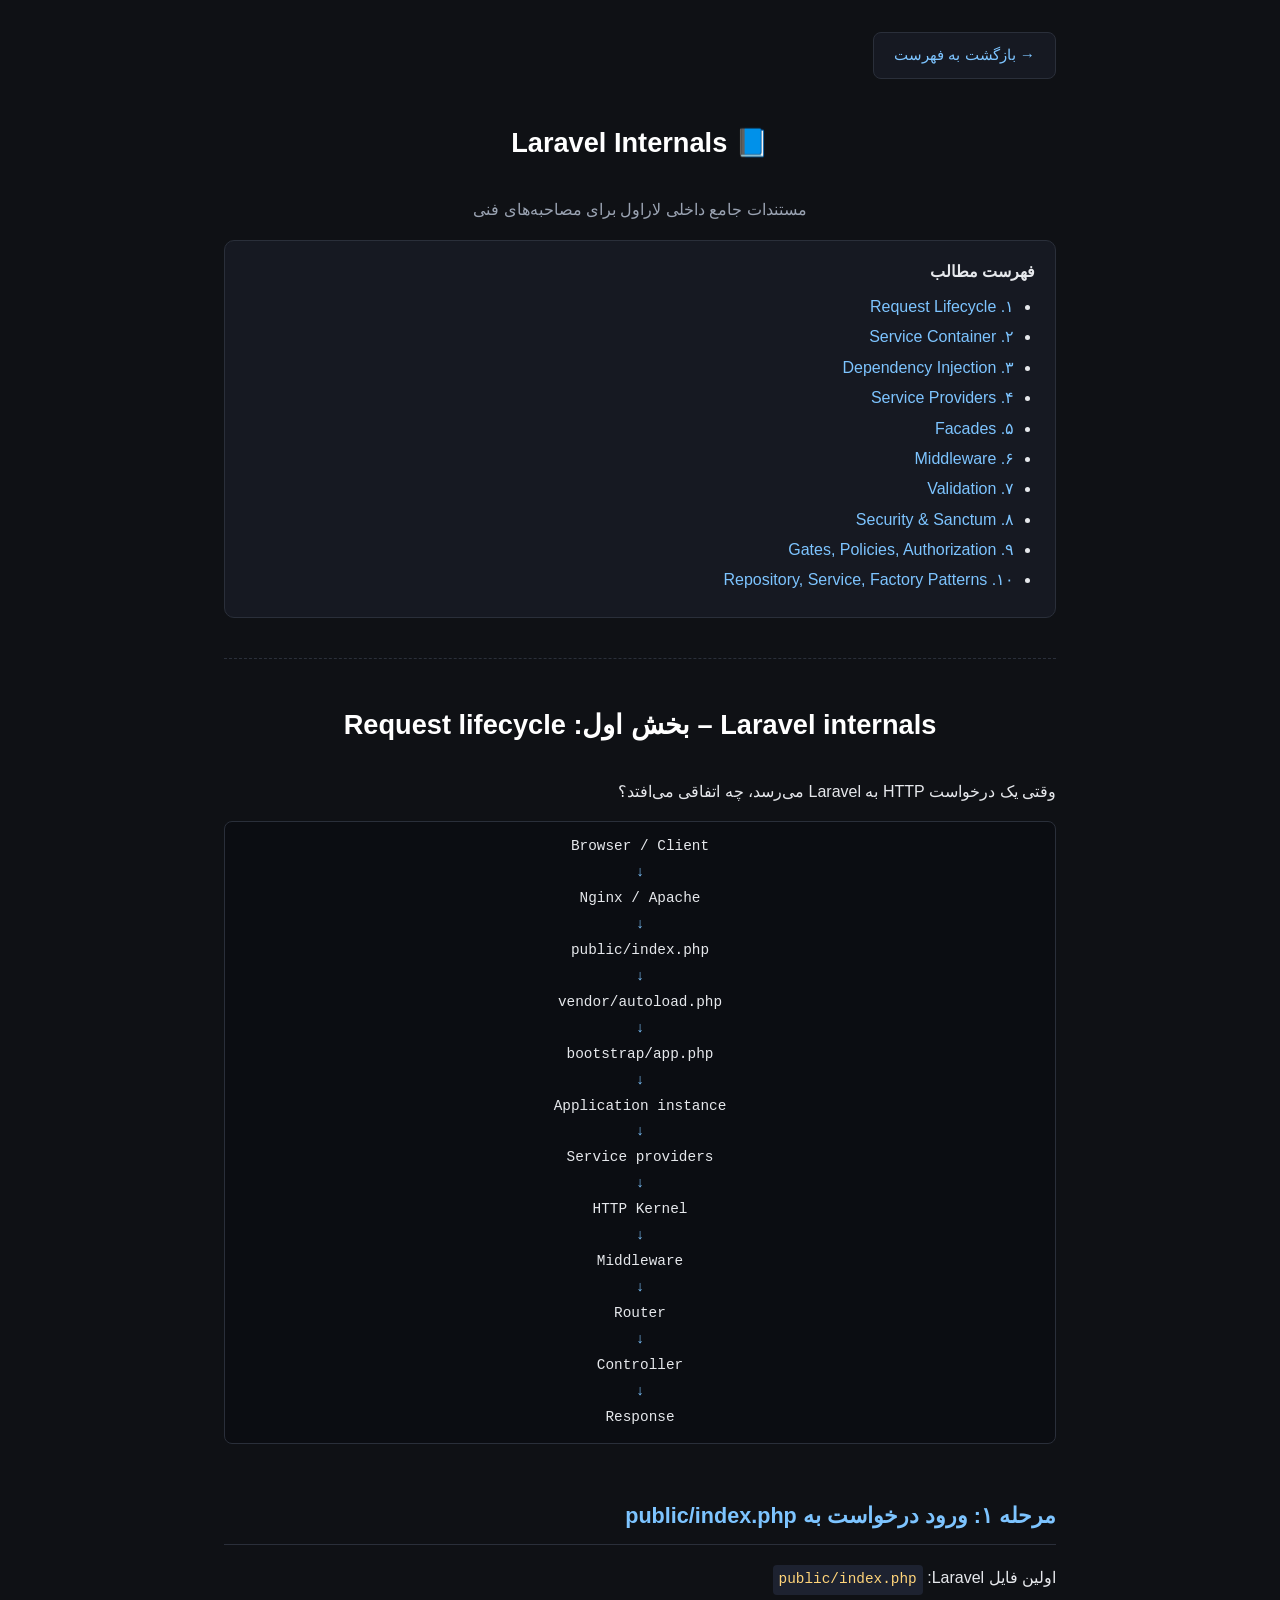
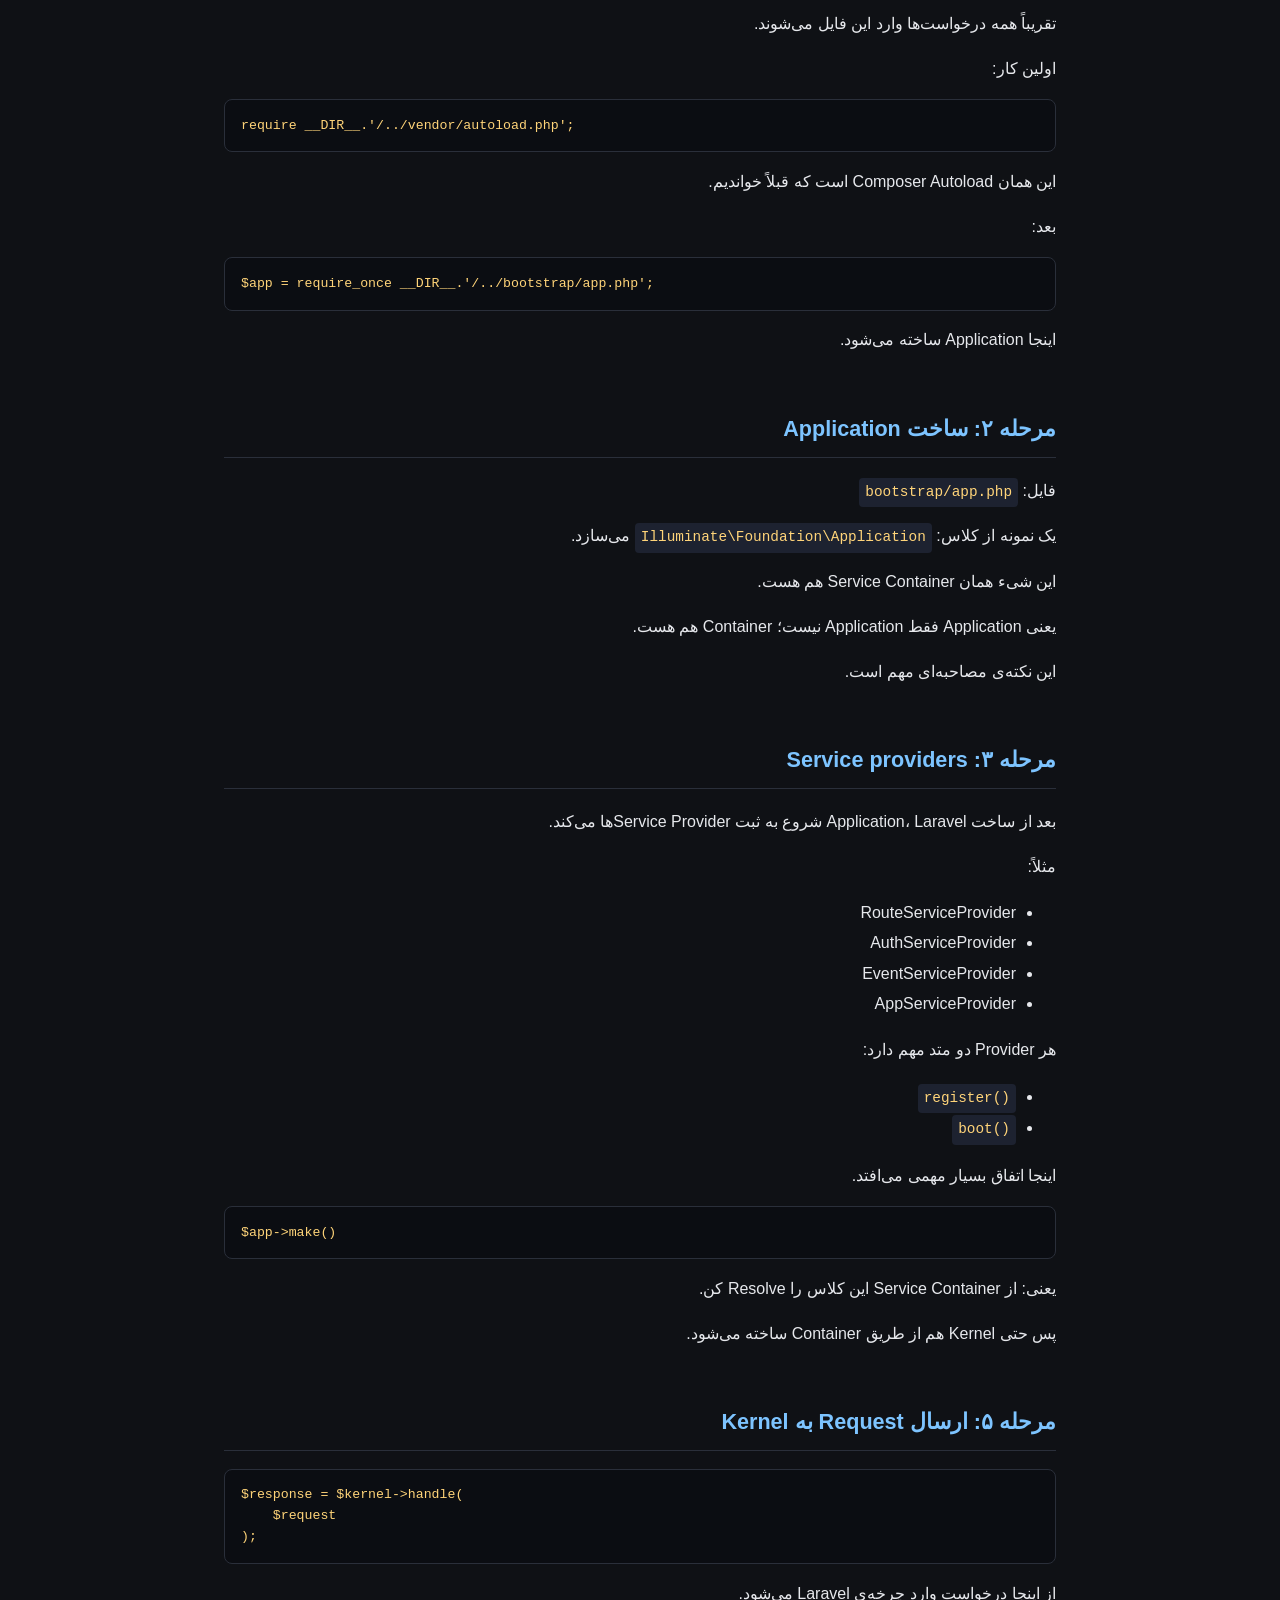
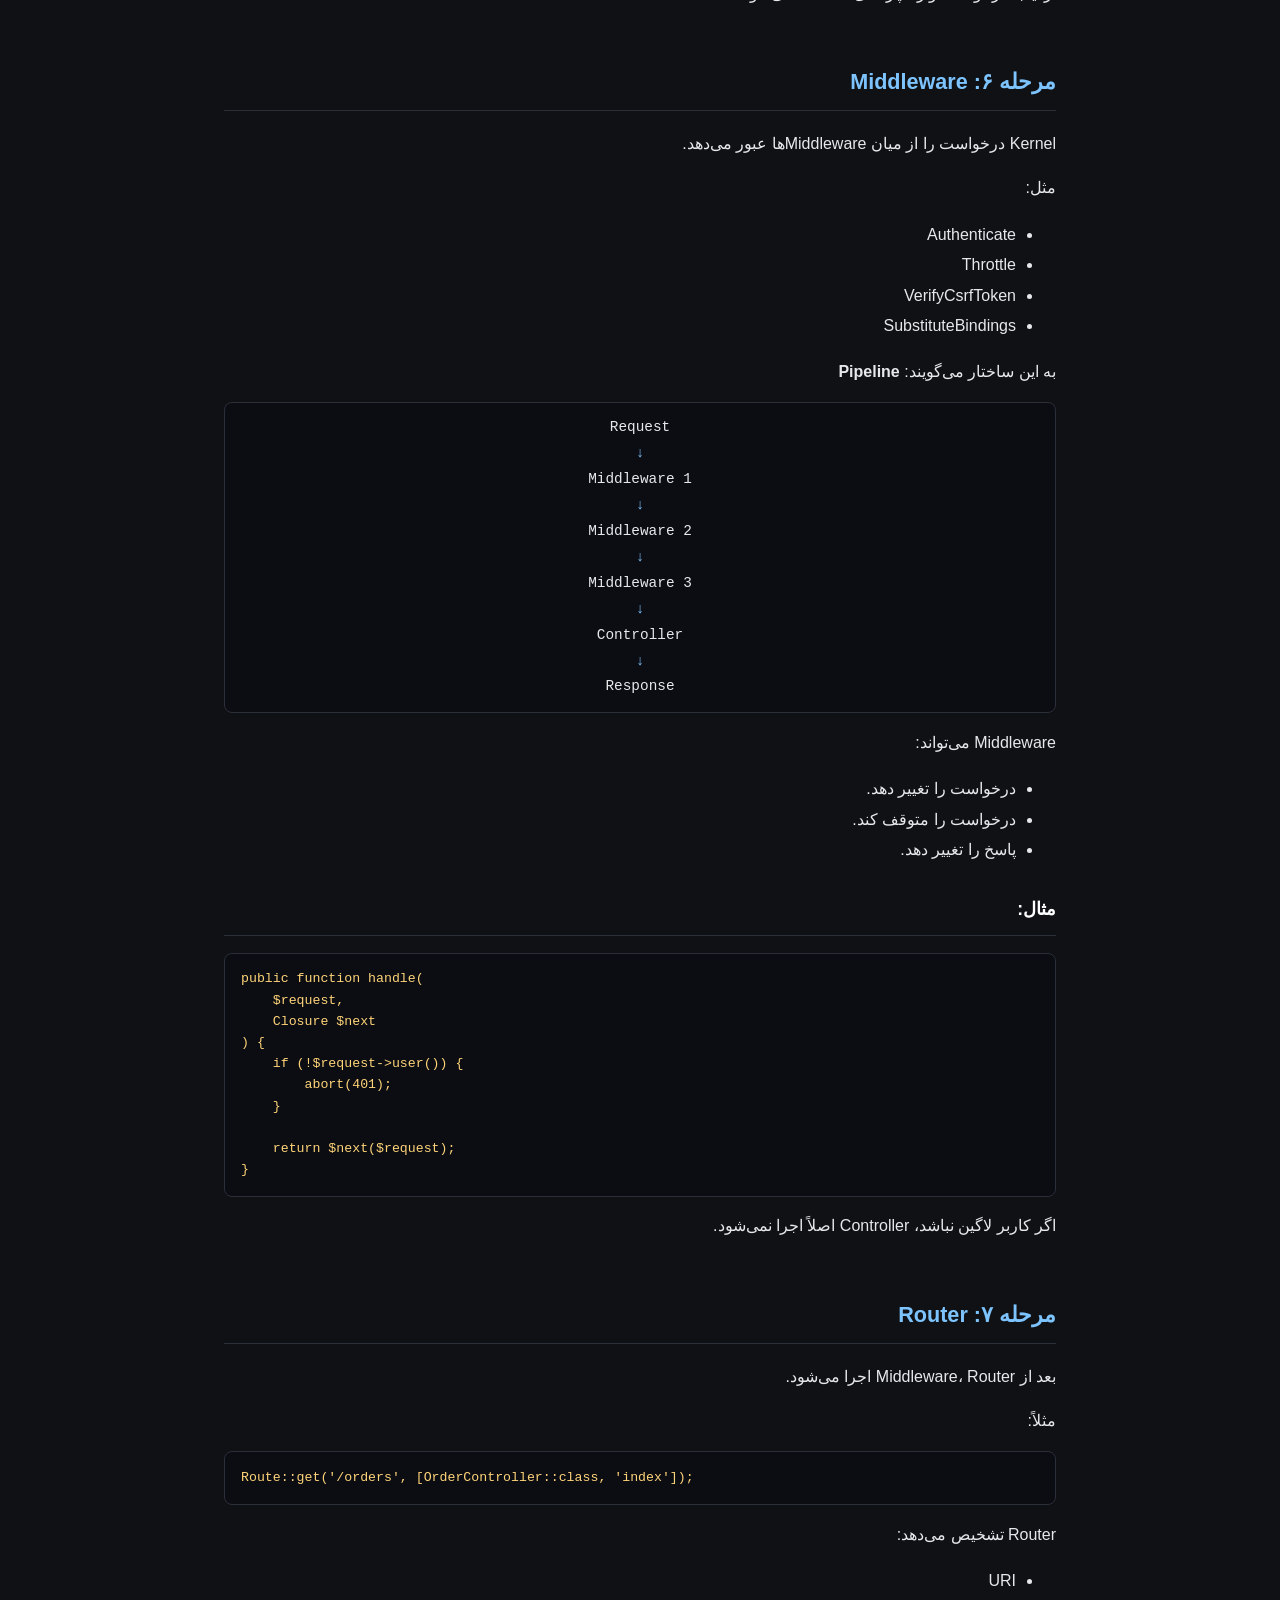
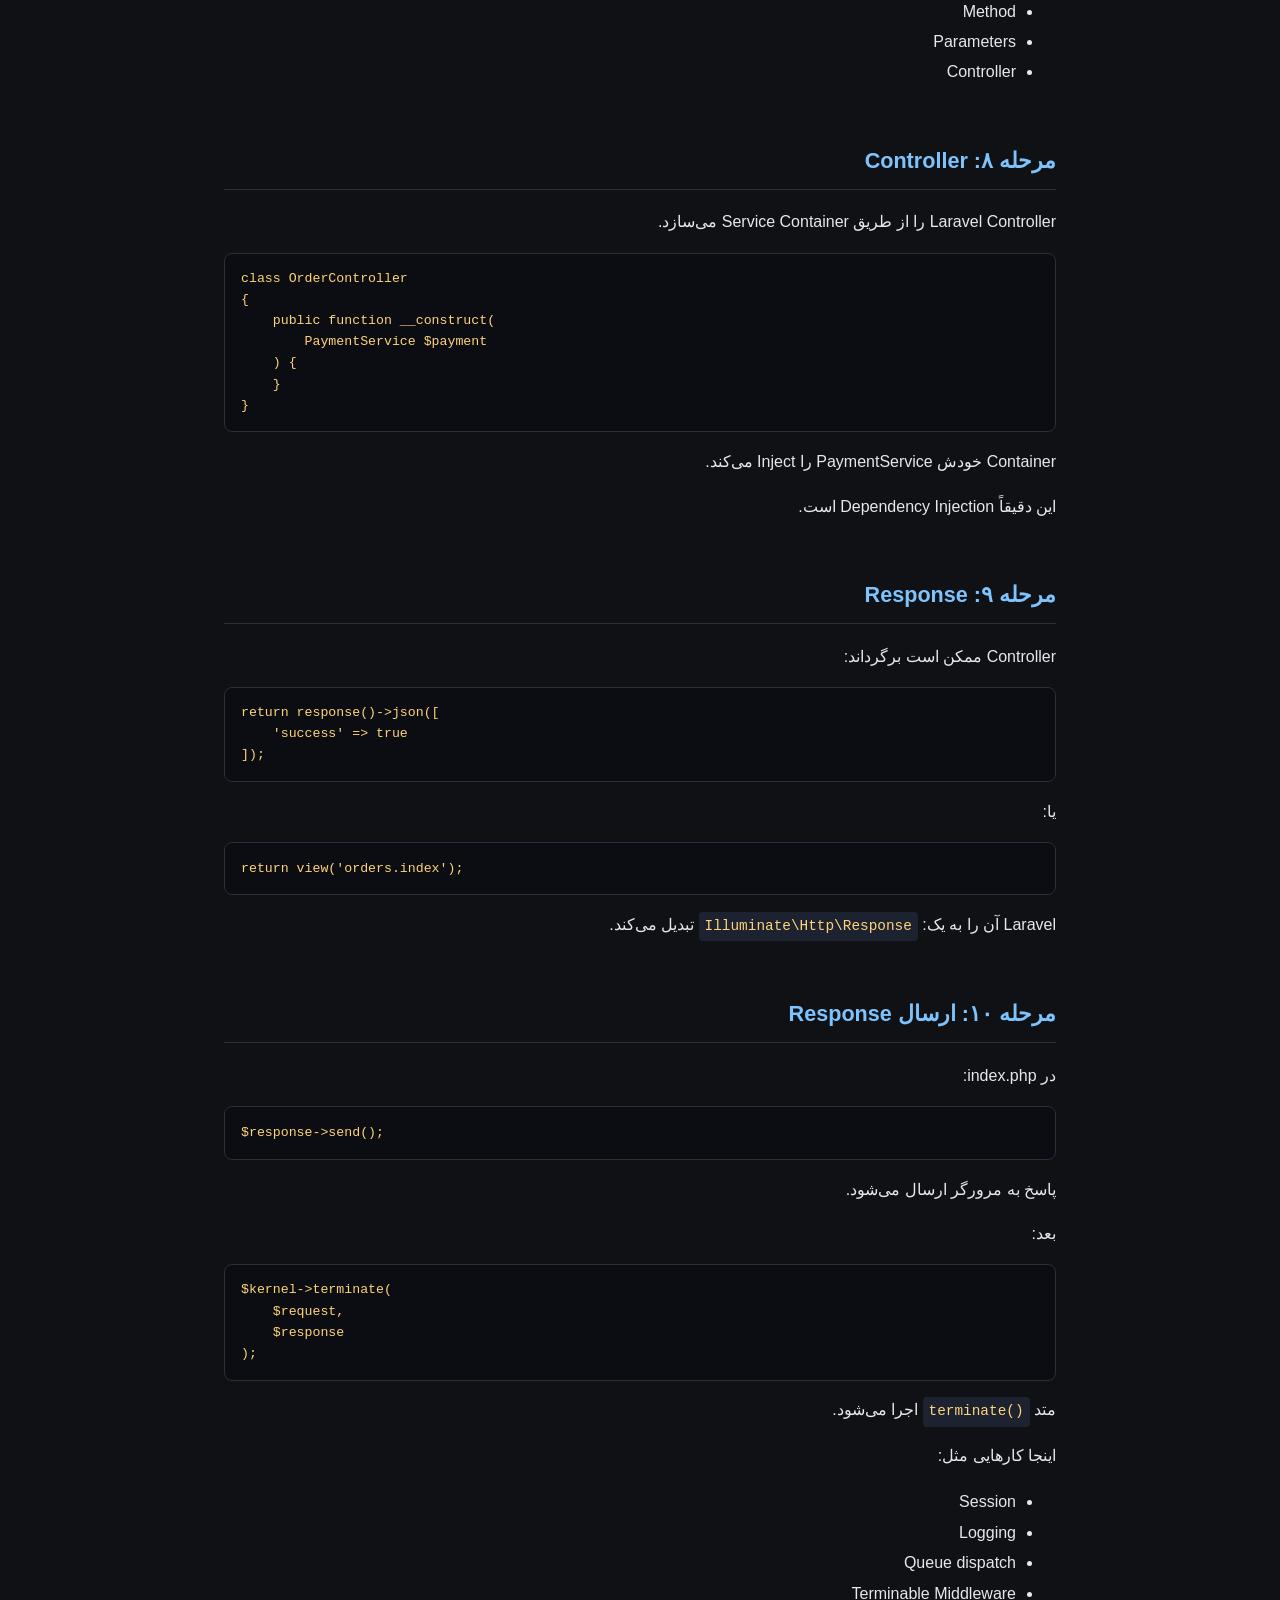
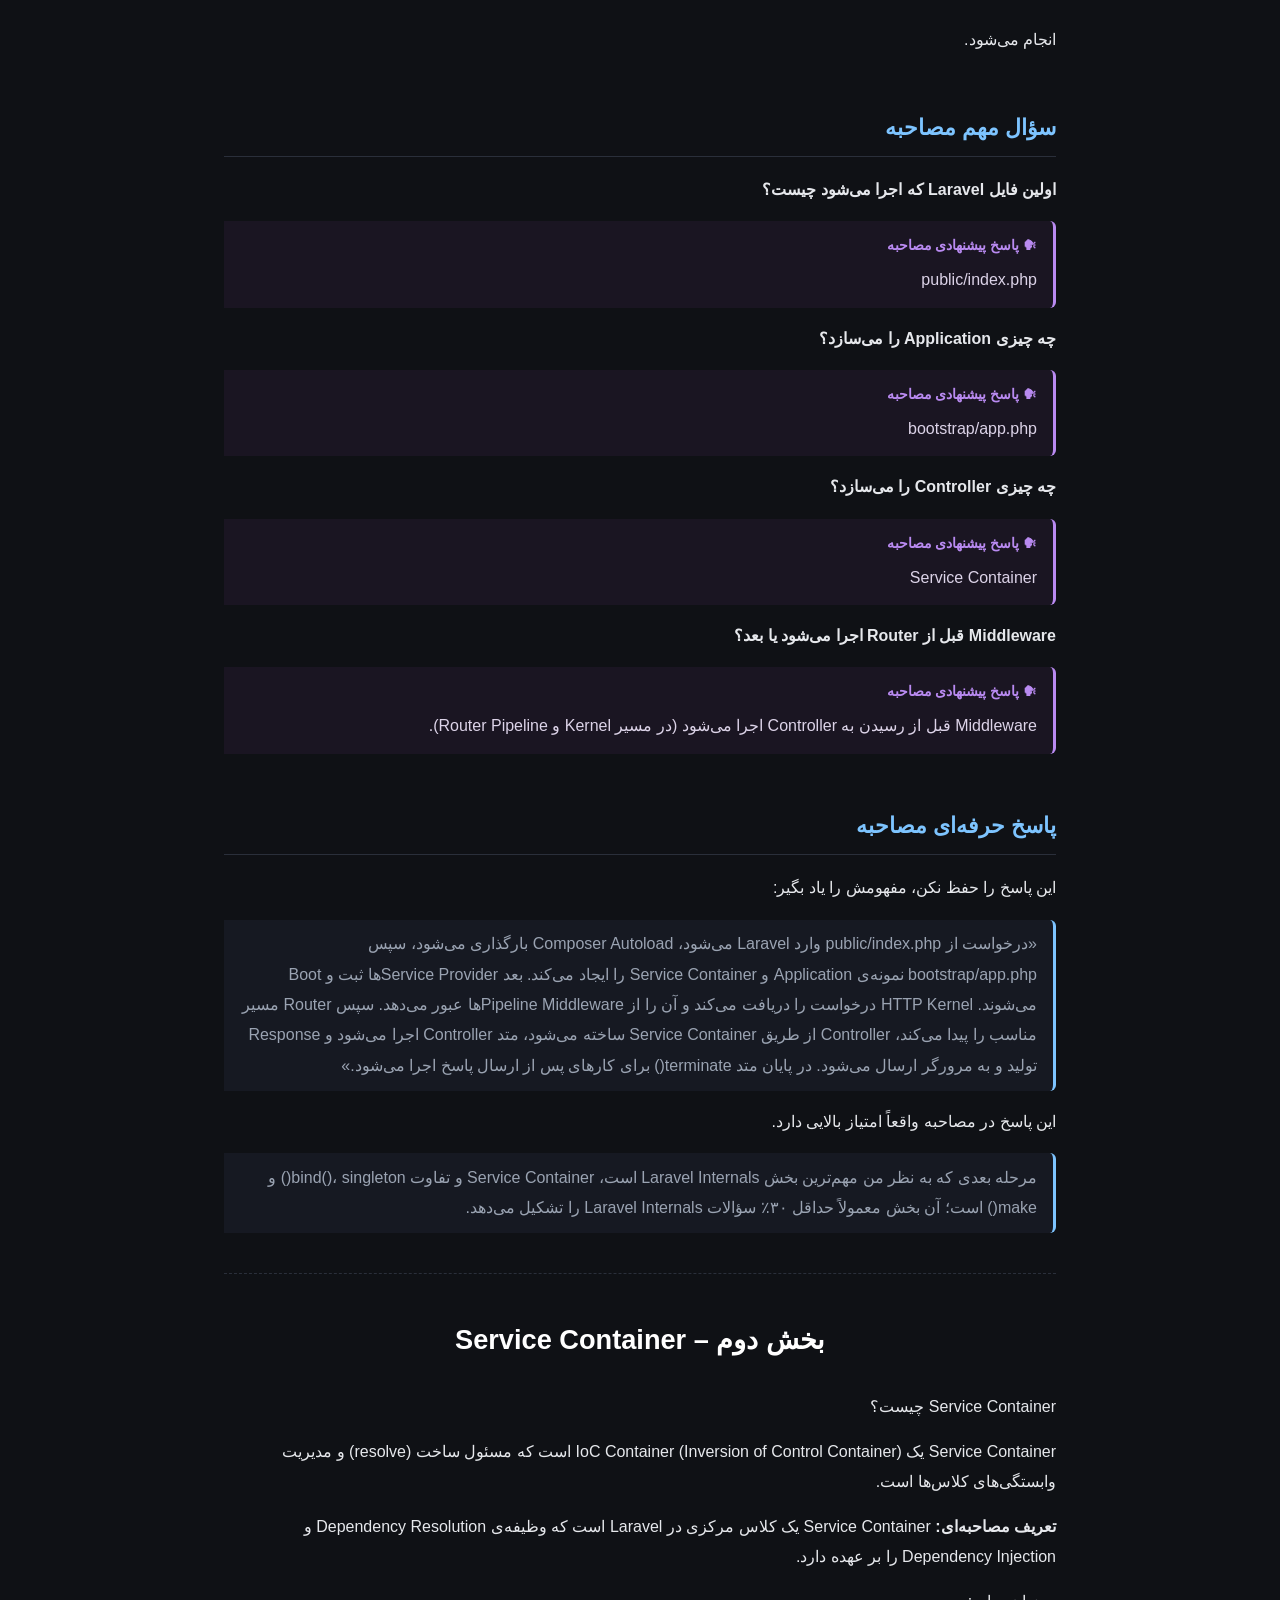
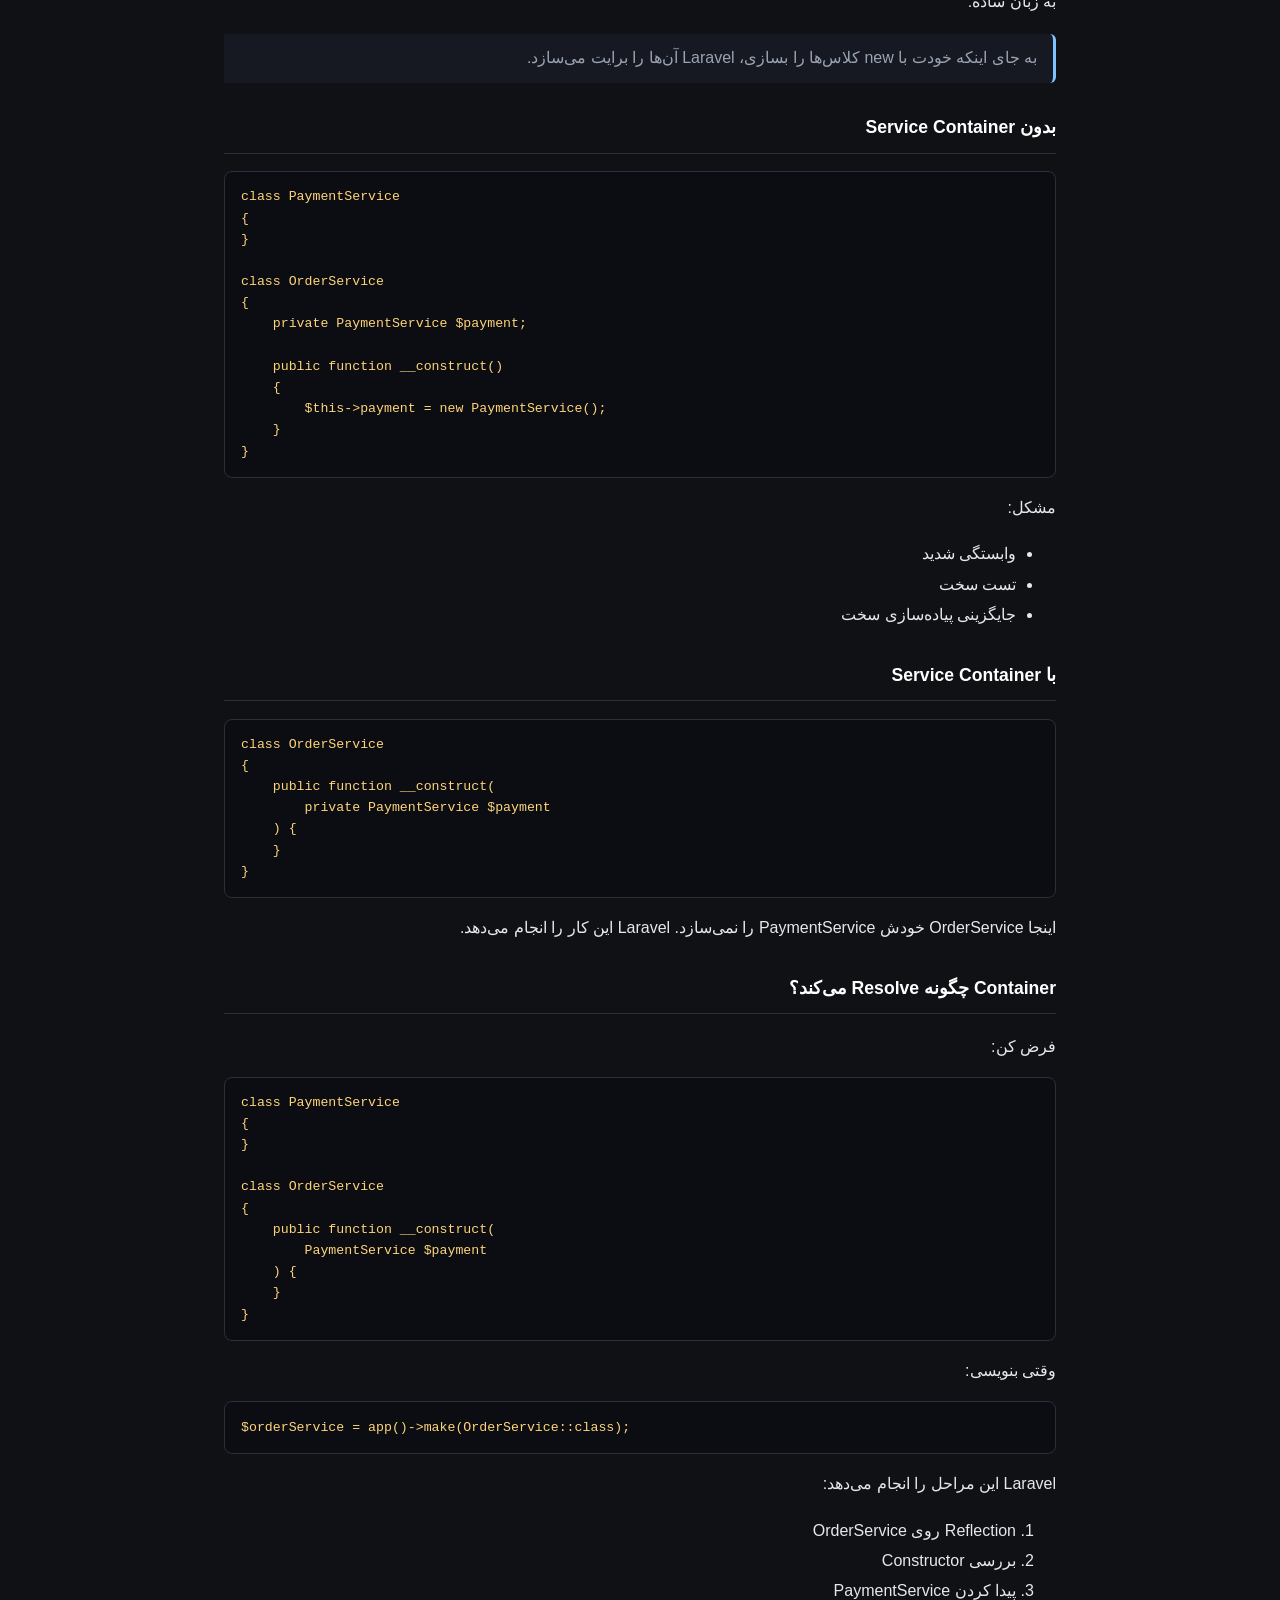
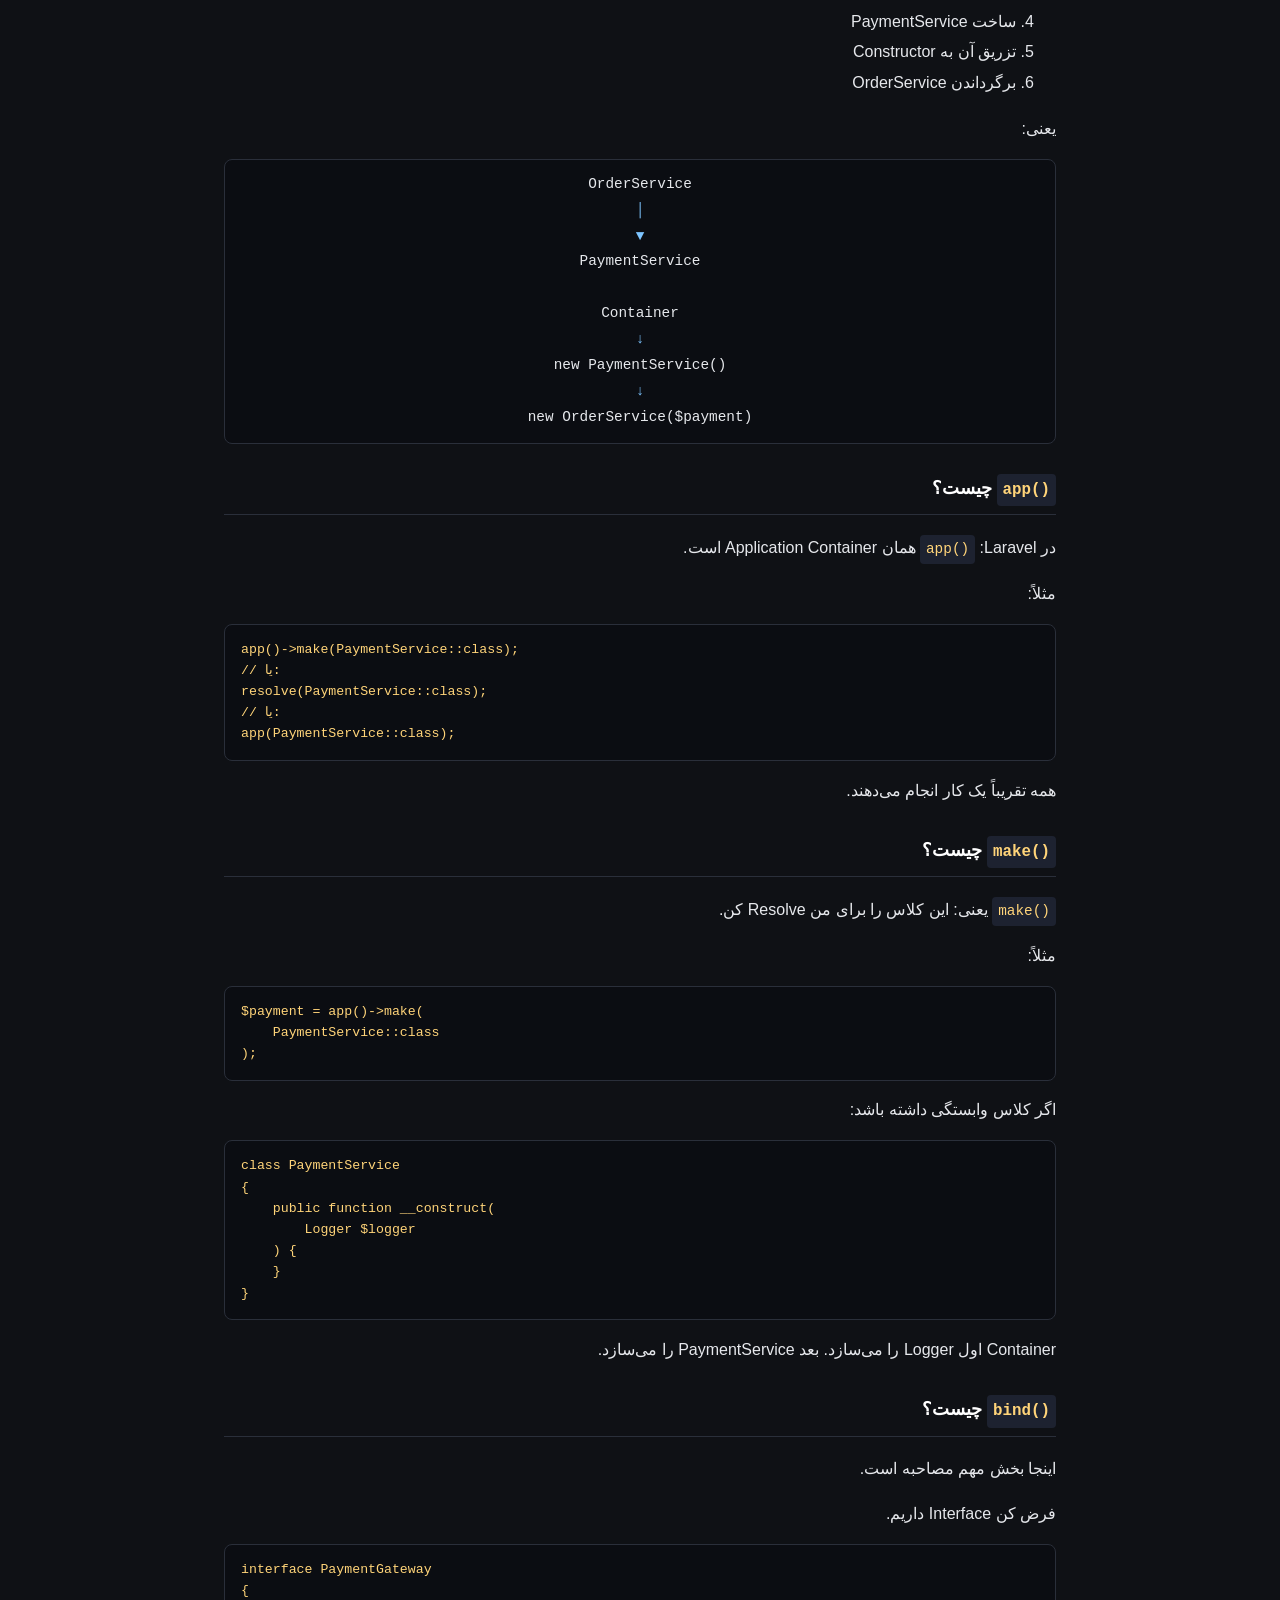
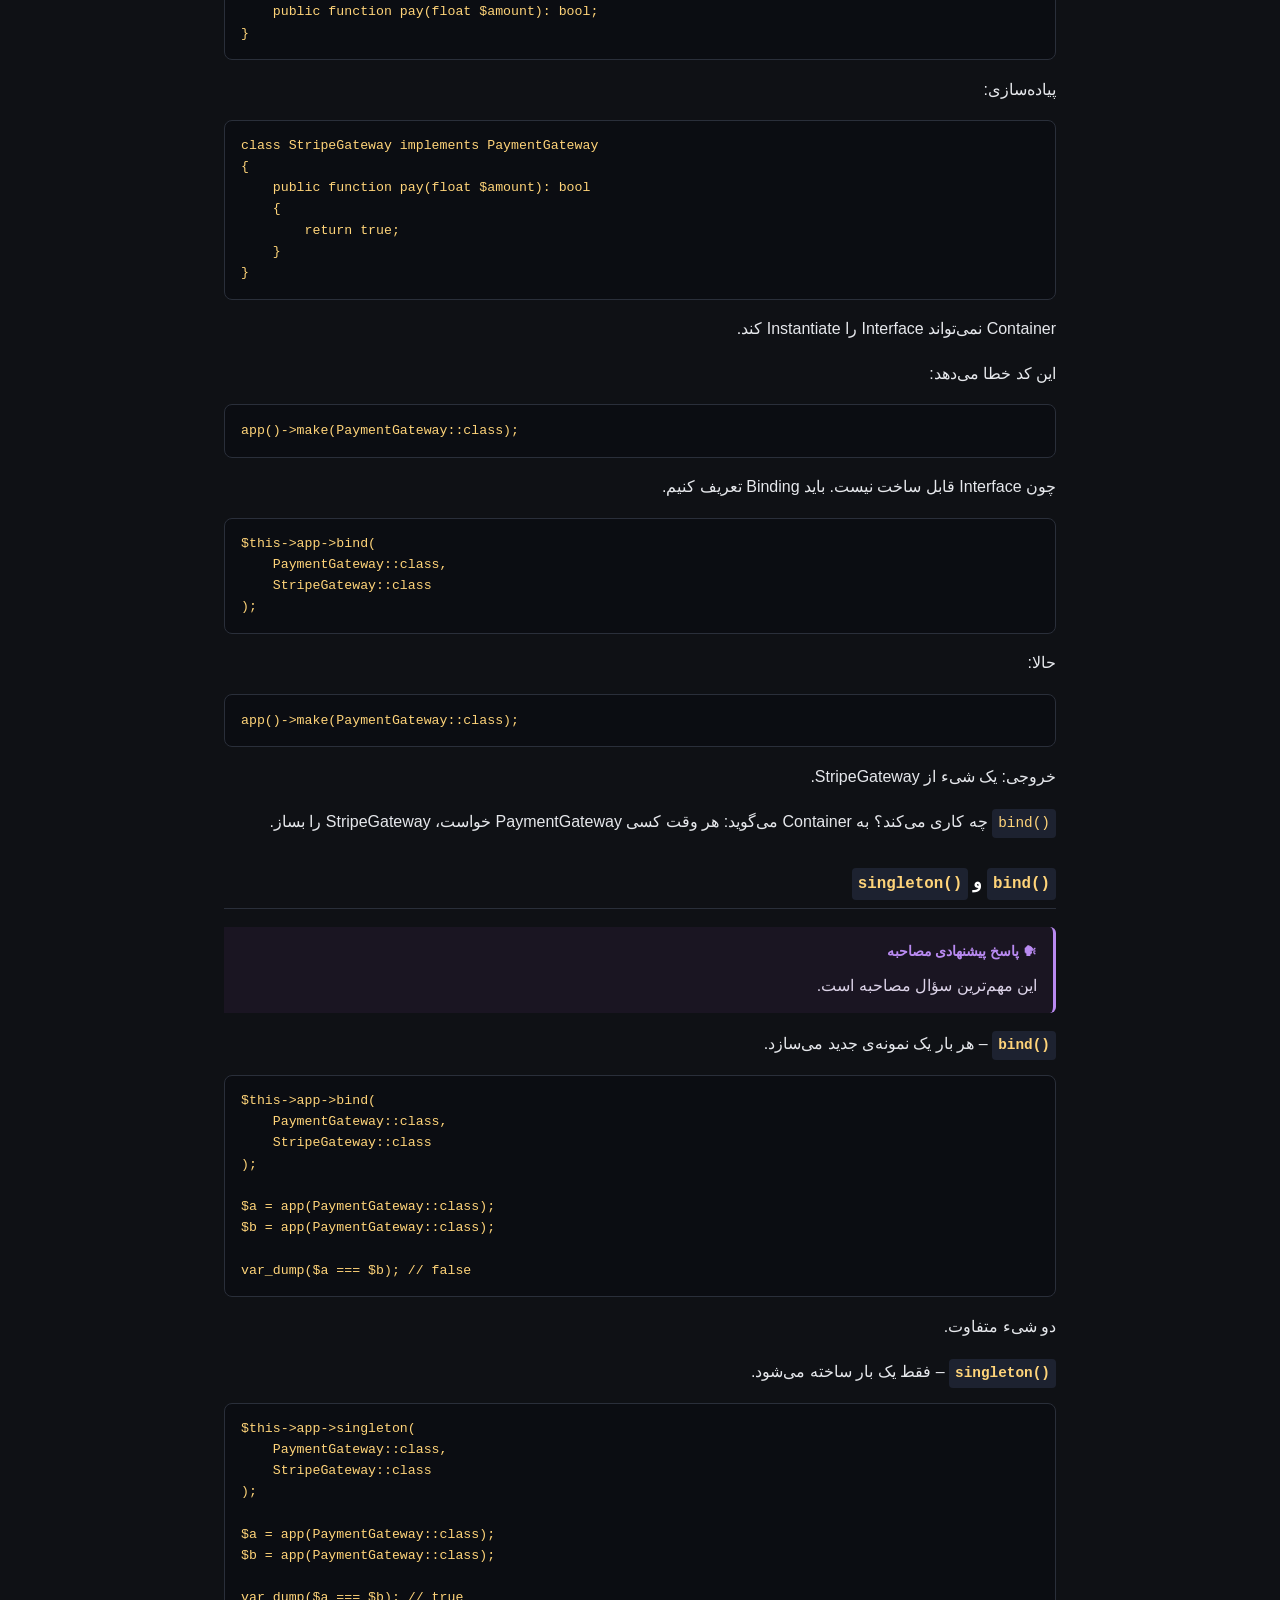
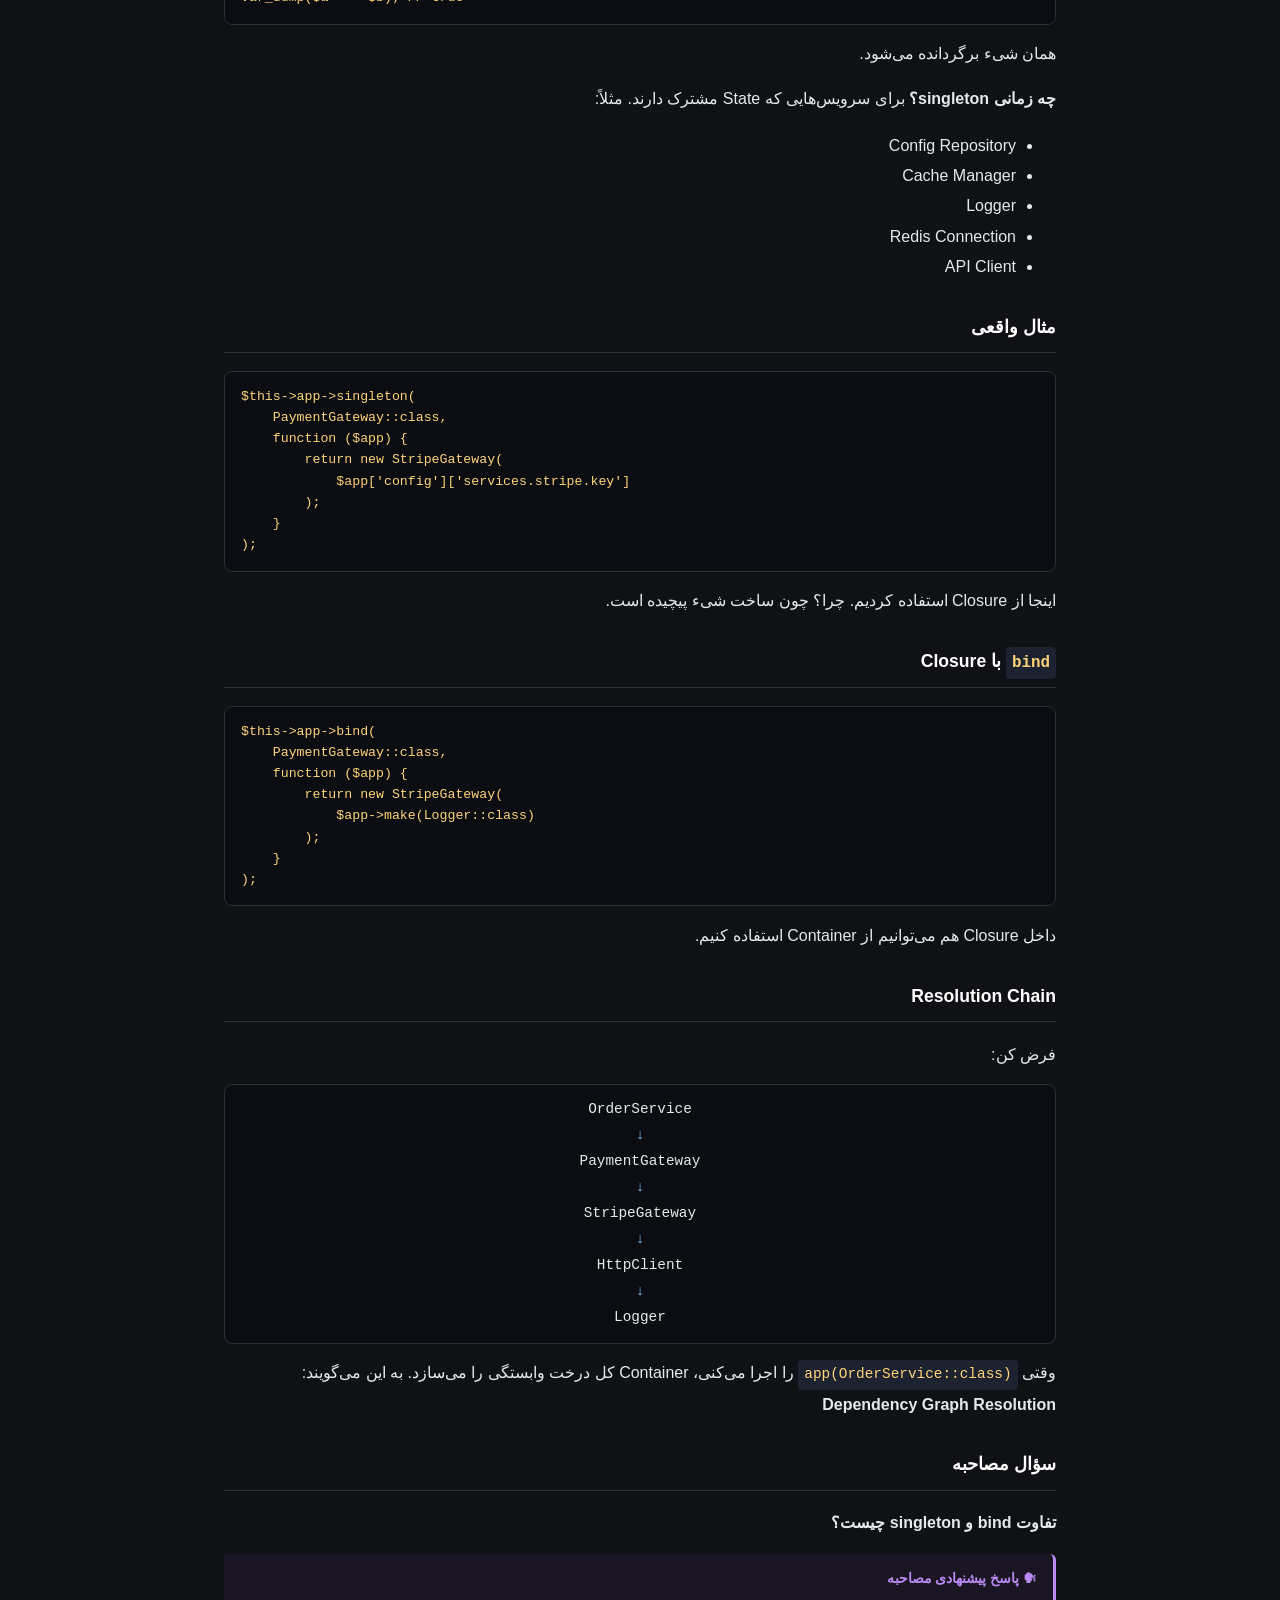
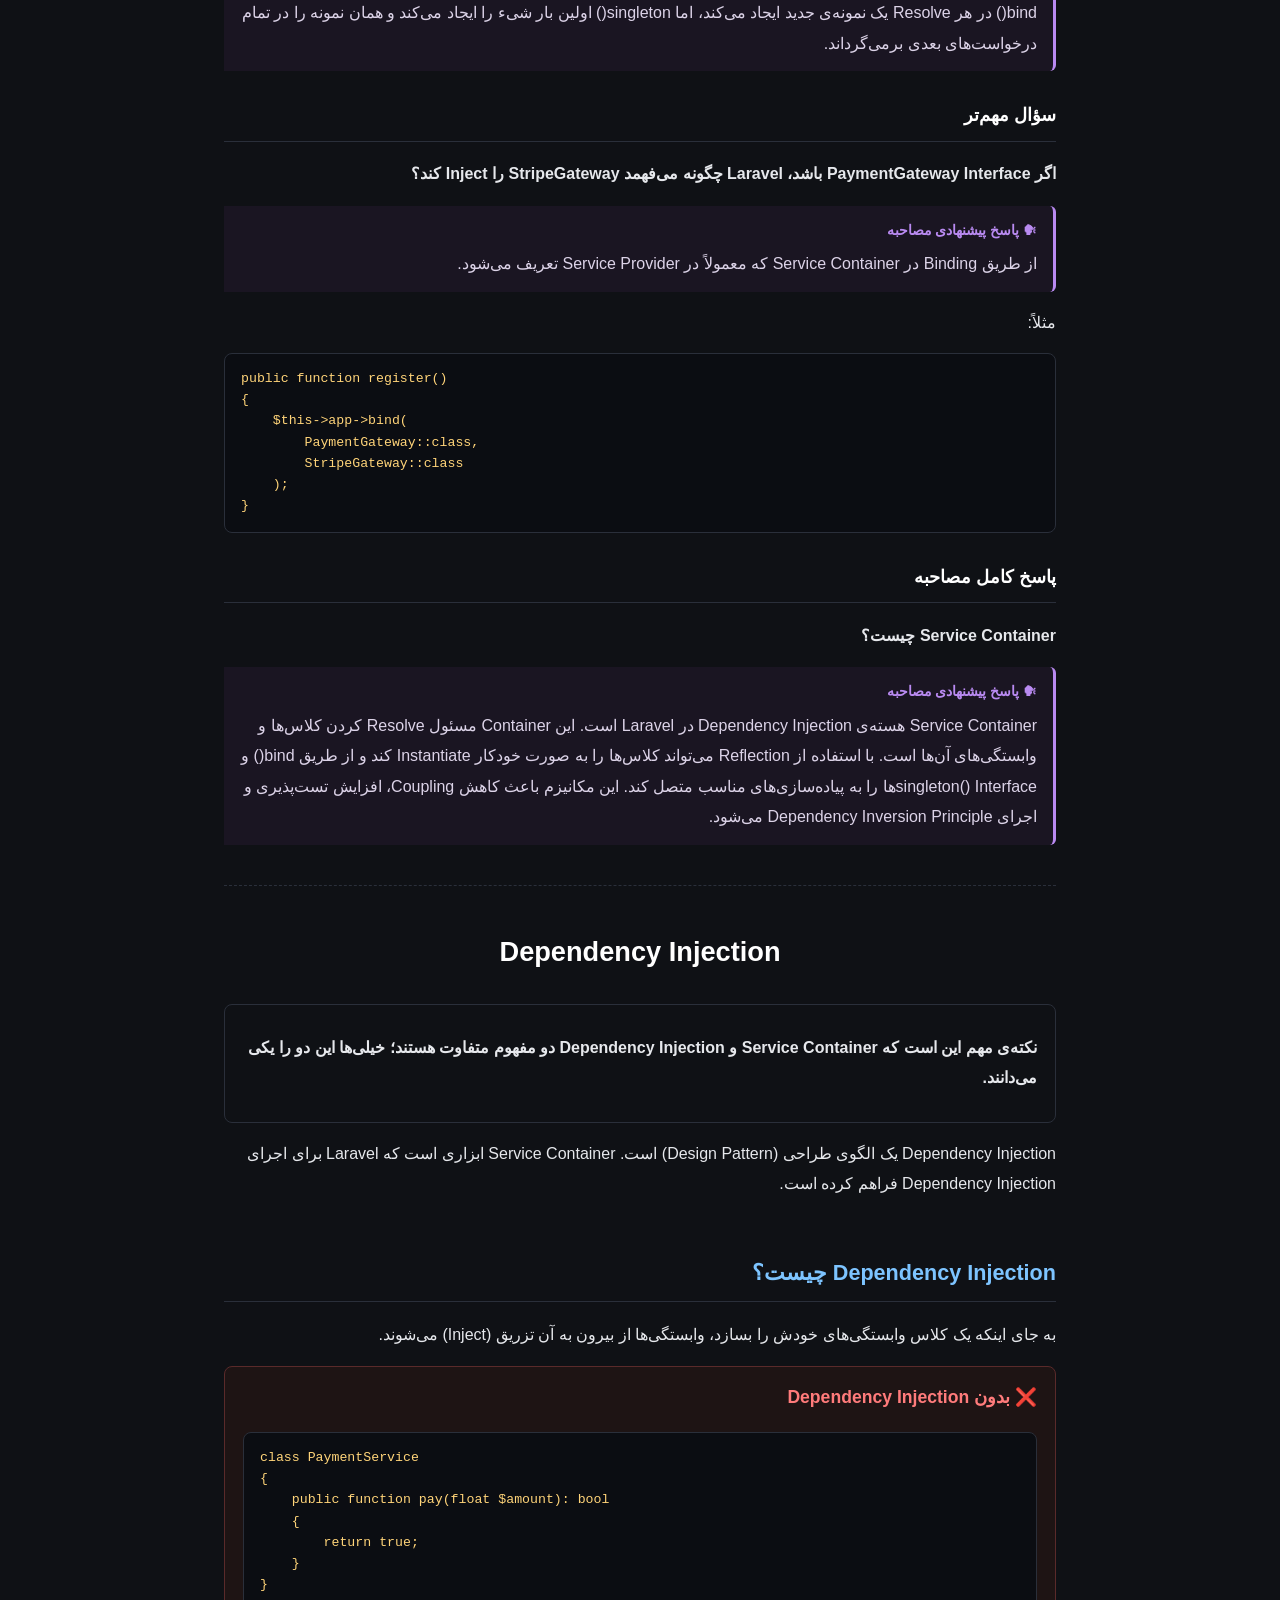
==== commit 0512be9d: "Add dynamic card loading, relations guide, and back button - Convert index.html to dynamic card load" ====
--- a/Laravel_Internals- p2.html
+++ b/Laravel_Internals- p2.html
@@ -3,10 +3,12 @@
   <head>
     <meta charset="UTF-8" />
     <title>Laravel Internals – مستندات داخلی لاراول</title>
+    <link rel="stylesheet" href="style/font-style.css" />
     <link rel="stylesheet" href="style/styles.css" />
-    <link rel="stylesheet" href="style/font-style.css" />
   </head>
   <body>
+    <a href="index.html" class="back-button">بازگشت به فهرست</a>
+
     <h1>📘 Laravel Internals</h1>
     <p style="text-align: center; color: var(--muted)">
       مستندات جامع داخلی لاراول برای مصاحبه‌های فنی
--- a/style/styles.css
+++ b/style/styles.css
@@ -285,4 +285,37 @@
 
 .flow .arrow {
   color: var(--accent);
-}+}
+
+
+/* ============================================
+   دکمه بازگشت به صفحه اصلی
+   ============================================ */
+.back-button {
+  display: inline-block;
+  background: var(--panel);
+  color: var(--accent);
+  border: 1px solid var(--border);
+  border-radius: 8px;
+  padding: 8px 20px;
+  font-size: 0.95rem;
+  text-decoration: none;
+  transition: all 0.2s ease;
+  margin-bottom: 20px;
+}
+
+.back-button:hover {
+  background: var(--accent);
+  color: var(--bg);
+  border-color: var(--accent);
+  transform: translateX(-4px);
+  /* حرکت به چپ (در RTL) */
+}
+
+.back-button::before {
+  content: "→ ";
+  /* فلش برای RTL */
+  font-weight: bold;
+}
+
+/* در حالت LTR یا برای دکمه‌های خاص می‌توان فلش را برعکس کرد */
